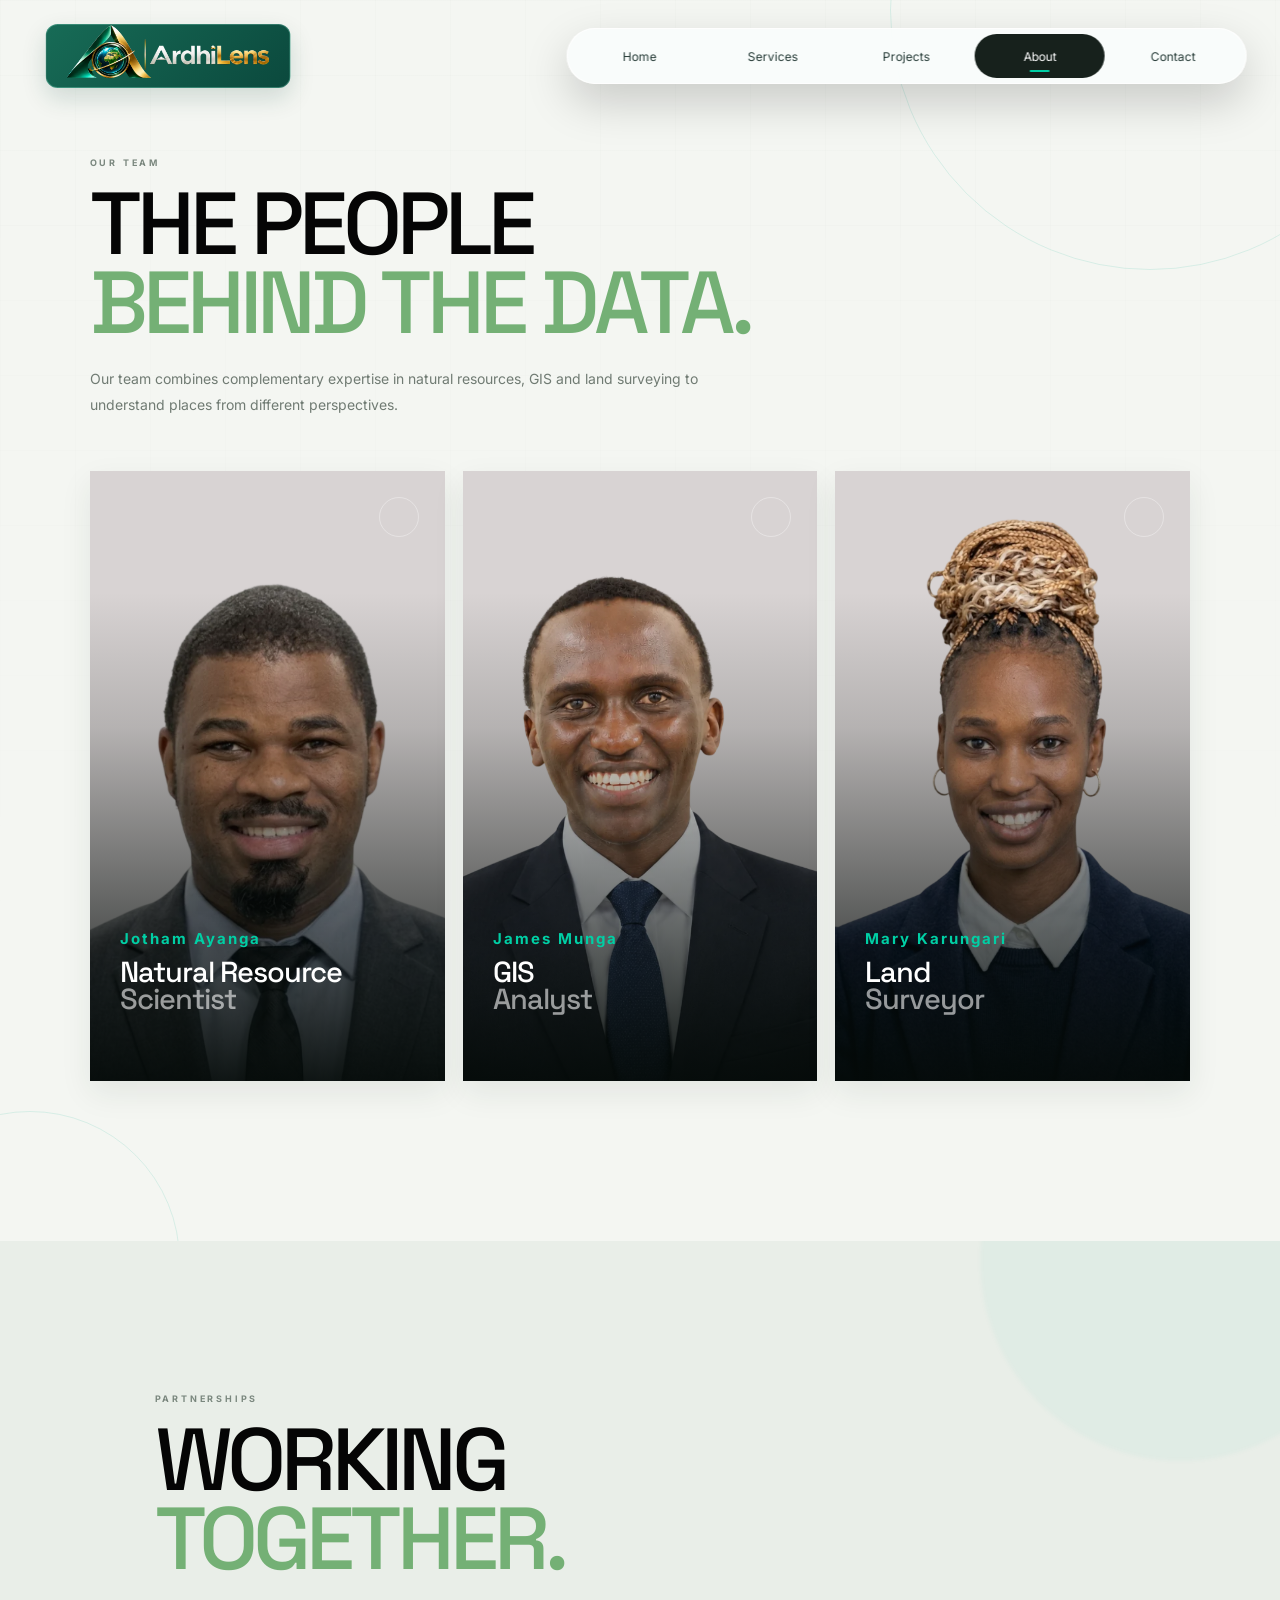
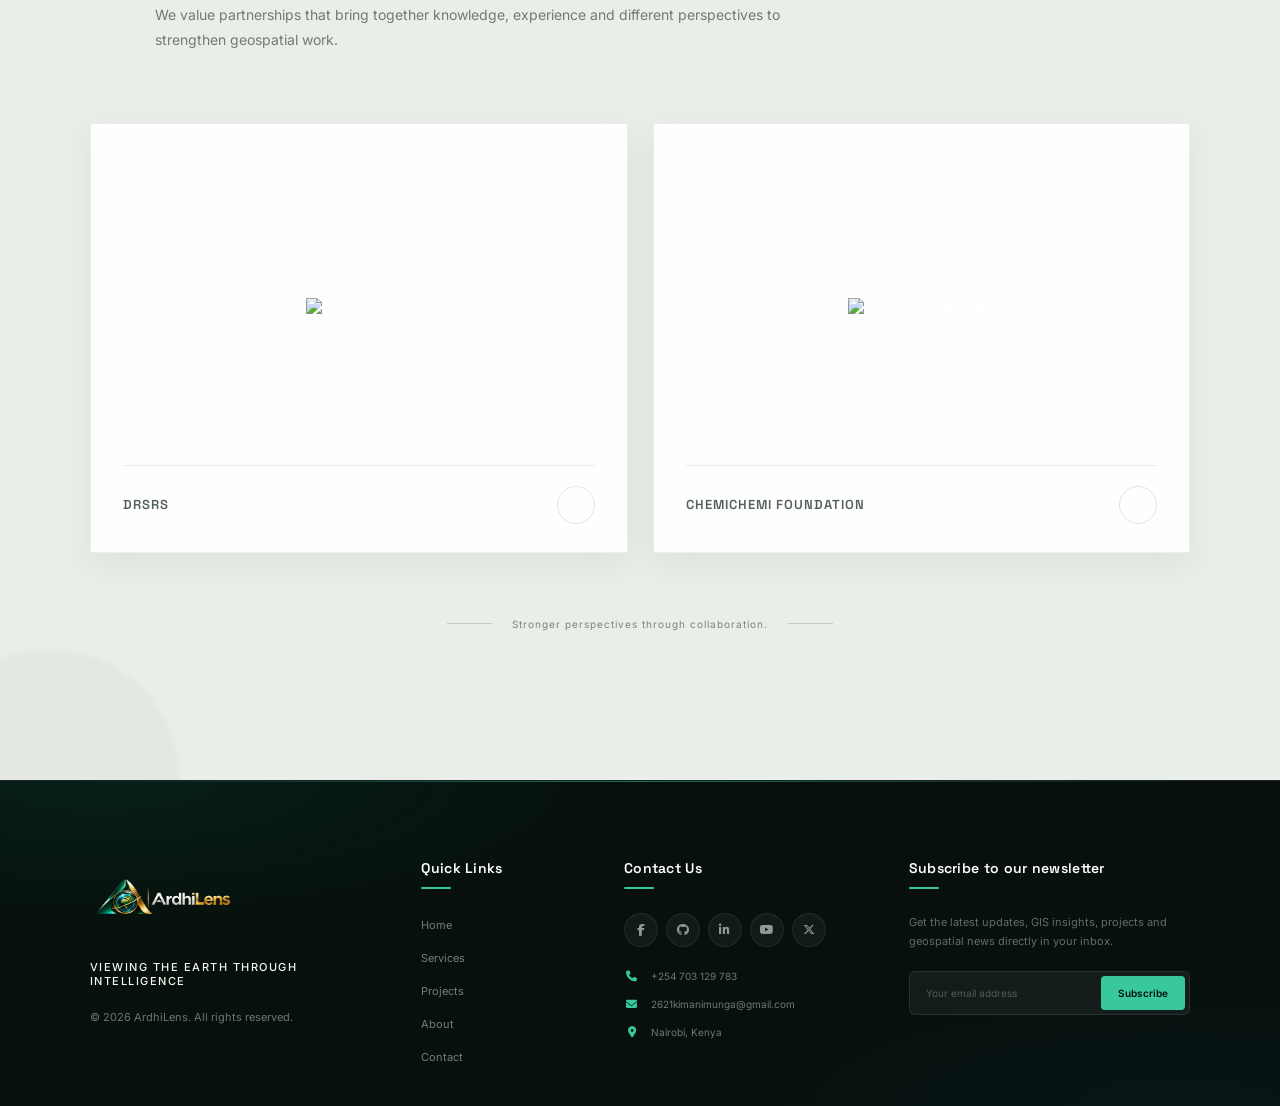
==== about.html @ bec7fcc6 "My changes to the Ardhilens website include updating the logo images, renaming files for consistency" ====
<!DOCTYPE html>
<html lang="en">

<head>

    <meta charset="UTF-8">

    <meta
        name="viewport"
        content="width=device-width, initial-scale=1.0"
    >

    <meta
        name="description"
        content="Meet the MyGeovision team and explore our partnerships."
    >

    <title>About | ArdhiLens</title>


    <!-- Google Fonts -->

    <link
        rel="preconnect"
        href="https://fonts.googleapis.com"
    >

    <link
        rel="preconnect"
        href="https://fonts.gstatic.com"
        crossorigin
    >

    <link
        href="https://fonts.googleapis.com/css2?family=Inter:wght@400;500;600;700&family=Space+Grotesk:wght@400;500;600;700&display=swap"
        rel="stylesheet"
    >


    <!-- Font Awesome -->

    <link
        rel="stylesheet"
        href="https://cdnjs.cloudflare.com/ajax/libs/font-awesome/6.5.2/css/all.min.css"
        crossorigin="anonymous"
        referrerpolicy="no-referrer"
    >


    <!-- Main Website CSS -->

    <link
        rel="stylesheet"
        href="home.css"
    >


    <!-- About Page CSS -->

    <link
        rel="stylesheet"
        href="about.css"
    >

</head>


<body>


    <!-- =====================================================
         HEADER
    ====================================================== -->

    <header class="about-header">

        <a
            href="home.html"
            class="about-logo"
        >

            <img
                src="Images/Logo1.png"
                alt="ArdhiLens"
            >

        </a>


        <nav class="about-navigation">

            <a href="home.html">
                Home
            </a>

            <a href="services.html">
                Services
            </a>

            <a href="projects.html">
                Projects
            </a>

            <a
                href="about.html"
                class="active"
            >
                About
            </a>

            <a href="contacts.html">
                Contact
            </a>

        </nav>


        <button
            class="about-menu"
            type="button"
            aria-label="Open menu"
            aria-expanded="false"
        >

            <span></span>
            <span></span>
            <span></span>

        </button>

    </header>


    <!-- =====================================================
         MOBILE NAVIGATION
    ====================================================== -->

    <nav class="about-mobile-navigation">

        <a href="home.html">
            Home
        </a>

        <a href="services.html">
            Services
        </a>

        <a href="projects.html">
            Projects
        </a>

        <a
            href="about.html"
            class="active"
        >
            About
        </a>

        <a href="contacts.html">
            Contact
        </a>

    </nav>


    <main>


        <!-- =================================================
             THE PEOPLE BEHIND THE DATA
        ================================================== -->

        <section class="people-section">


            <!-- Decorative background -->

            <div class="people-background">

                <span class="background-circle circle-one"></span>

                <span class="background-circle circle-two"></span>

                <span class="background-grid"></span>

            </div>


            <div class="people-container">


                <!-- SECTION HEADING -->

                <div class="about-heading">

                    <div class="heading-content">

                        <span class="section-eyebrow">
                            OUR TEAM
                        </span>

                        <h1>
                            THE PEOPLE
                            <span>BEHIND THE DATA.</span>
                        </h1>

                        <p>
                            Our team combines complementary expertise
                            in natural resources, GIS and land surveying
                            to understand places from different
                            perspectives.
                        </p>

                    </div>

                </div>


                <!-- TEAM -->

                <div class="people-grid">


                    <!-- PERSON 1 -->

                    <article
                        class="person-card"
                        data-person="01"
                    >

                        <div class="person-image">

                            <img
                                src="Images/person 1.png"
                                alt="Natural Resource Scientist"
                            >

                        </div>


                        <div class="person-shade"></div>


                        <div class="person-top">

                            <span>
                                
                            </span>

                            <i class="fa-solid fa-arrow-up-right"></i>

                        </div>


                        <div class="person-info">

                            <span class="person-category">
                                Jotham Ayanga
                            </span>

                            <h2>
                                Natural Resource
                                <strong>
                                    Scientist
                                </strong>
                            </h2>

                            <p>
                                Brings environmental and
                                natural-resource knowledge to
                                understanding landscapes,
                                ecosystems and the relationship
                                between people and their environment.
                            </p>


                            <!-- <div class="person-tags">

                                <span>
                                    Landscape
                                </span>

                                <span>
                                    Environment
                                </span>

                                <span>
                                    Resources
                                </span>

                            </div> -->

                        </div>

                    </article>


                    <!-- PERSON 2 -->

                    <article
                        class="person-card"
                        data-person="02"
                    >

                        <div class="person-image">

                            <img
                                src="Images/person 2.png"
                                alt="GIS Analyst"
                            >

                        </div>


                        <div class="person-shade"></div>


                        <div class="person-top">

                            <span>
                                
                            </span>

                            <i class="fa-solid fa-arrow-up-right"></i>

                        </div>


                        <div class="person-info">

                            <span class="person-category">
                                James Munga
                            </span>

                            <h2>
                                GIS
                                <strong>
                                    Analyst
                                </strong>
                            </h2>

                            <p>
                                Transforms spatial data into
                                meaningful maps, analysis and
                                visual information through GIS,
                                spatial analysis and visualization.
                            </p>


                            <!-- <div class="person-tags">

                                <span>
                                    GIS
                                </span>

                                <span>
                                    Analysis
                                </span>

                                <span>
                                    Mapping
                                </span>

                            </div> -->

                        </div>

                    </article>


                    <!-- PERSON 3 -->

                    <article
                        class="person-card"
                        data-person="03"
                    >

                        <div class="person-image">

                            <img
                                src="Images/person 3.png"
                                alt="Land Surveyor"
                            >

                        </div>


                        <div class="person-shade"></div>


                        <div class="person-top">

                            <span>
                                
                            </span>

                            <i class="fa-solid fa-arrow-up-right"></i>

                        </div>


                        <div class="person-info">

                            <span class="person-category">
                                Mary Karungari
                            </span>

                            <h2>
                                Land
                                <strong>
                                    Surveyor
                                </strong>
                            </h2>

                            <p>
                                Provides accurate ground-based
                                measurements and land information,
                                connecting field observations with
                                digital geospatial datasets.
                            </p>


                            <!-- <div class="person-tags">

                                <span>
                                    Land
                                </span>

                                <span>
                                    Surveying
                                </span>

                                <span>
                                    Positioning
                                </span>

                            </div> -->

                        </div>

                    </article>

                </div>

            </div>

        </section>



        <!-- =================================================
             PARTNERSHIPS
        ================================================== -->

        <section class="partnership-section">


            <!-- Simple background -->

            <div class="partnership-background">

                <span class="partnership-orb orb-one"></span>

                <span class="partnership-orb orb-two"></span>

            </div>


            <div class="partnership-container">


                <!-- HEADING -->

                <div class="about-heading partnership-heading">

                    <div class="heading-number">
                        
                    </div>


                    <div class="heading-content">

                        <span class="section-eyebrow">
                            PARTNERSHIPS
                        </span>

                        <h1>
                            WORKING
                            <span>TOGETHER.</span>
                        </h1>

                        <p>
                            We value partnerships that bring together
                            knowledge, experience and different
                            perspectives to strengthen geospatial work.
                        </p>

                    </div>

                </div>


                <!-- LOGOS -->

                <div class="partnership-grid">


                    <!-- DRSRS -->

                    <div class="partner-card">

                        <div class="partner-number">
                            
                        </div>


                        <!-- <div class="partner-label">
                            PARTNERSHIP
                        </div> -->


                        <div class="partner-logo">

                            <img
                                src="Images/DRSRS.png"
                                alt="DRSRS logo"
                            >

                        </div>


                        <div class="partner-footer">

                            <span>
                                DRSRS 
                            </span>

                            <div class="partner-arrow">

                                <i class="fa-solid fa-arrow-up-right"></i>

                            </div>

                        </div>

                    </div>



                    <!-- CHEMICHEMI -->

                    <div class="partner-card">
<!-- 
                        <div class="partner-number">
                            02
                        </div>


                        <div class="partner-label">
                            PARTNERSHIP
                        </div> -->


                        <div class="partner-logo">

                            <img
                                src="Images/Chemichemi Foundation Logo.png"
                                alt="Chemichemi logo"
                            >

                        </div>


                        <div class="partner-footer">

                            <span>
                                CHEMICHEMI FOUNDATION
                            </span>

                            <div class="partner-arrow">

                                <i class="fa-solid fa-arrow-up-right"></i>

                            </div>

                        </div>

                    </div>

                </div>


                <!-- SMALL CLOSING LINE -->

                <div class="partnership-note">

                    <span></span>

                    <p>
                        Stronger perspectives through collaboration.
                    </p>

                    <span></span>

                </div>

            </div>

        </section>

    </main>



    <!-- =====================================================
         FOOTER
    ====================================================== -->

    <footer class="footer about-footer">

        <div class="footer-container">


            <!-- BRAND -->

            <div class="footer-section footer-brand">

                <a
                    href="home.html"
                    class="footer-logo-link"
                >

                    <img
                        src="Images/ArdhiLens Logo2.png"
                        alt="ArdhiLens"
                        class="footer-logo"
                    >

                </a>

                <p class="footer-tagline">
                    Viewing the earth through intelligence
                </p>

                <p class="footer-copyright">
                    © 2026 ArdhiLens. All rights reserved.
                </p>

            </div>


            <!-- QUICK LINKS -->

            <div class="footer-section">

                <h3>
                    Quick Links
                </h3>

                <ul class="footer-links">

                    <li>
                        <a href="home.html">
                            Home
                        </a>
                    </li>

                    <li>
                        <a href="services.html">
                            Services
                        </a>
                    </li>

                    <li>
                        <a href="projects.html">
                            Projects
                        </a>
                    </li>

                    <li>
                        <a href="about.html">
                            About
                        </a>
                    </li>

                    <li>
                        <a href="contacts.html">
                            Contact
                        </a>
                    </li>

                </ul>

            </div>


            <!-- CONTACT -->

            <div class="footer-section">

                <h3>
                    Contact Us
                </h3>


                <div class="footer-socials">

                    <a
                        href="https://www.facebook.com/profile.php?id=100085487375856"
                        target="_blank"
                        rel="noopener noreferrer"
                        class="footer-social facebook"
                        aria-label="Facebook"
                    >
                        <i class="fa-brands fa-facebook-f"></i>
                    </a>


                    <a
                        href="https://github.com/James-Munga"
                        target="_blank"
                        rel="noopener noreferrer"
                        class="footer-social github"
                        aria-label="GitHub"
                    >
                        <i class="fa-brands fa-github"></i>
                    </a>


                    <a
                        href="https://www.linkedin.com/in/james-kimani-4a7207312"
                        target="_blank"
                        rel="noopener noreferrer"
                        class="footer-social linkedin"
                        aria-label="LinkedIn"
                    >
                        <i class="fa-brands fa-linkedin-in"></i>
                    </a>


                    <a
                        href="https://www.youtube.com/@JamesKimani-w2r"
                        target="_blank"
                        rel="noopener noreferrer"
                        class="footer-social youtube"
                        aria-label="YouTube"
                    >
                        <i class="fa-brands fa-youtube"></i>
                    </a>


                    <a
                        href="https://x.com/keymani623659"
                        target="_blank"
                        rel="noopener noreferrer"
                        class="footer-social twitter"
                        aria-label="X"
                    >
                        <i class="fa-brands fa-x-twitter"></i>
                    </a>

                </div>


                <a
                    href="tel:+254703129783"
                    class="footer-contact-line"
                >

                    <i class="fa-solid fa-phone"></i>

                    <span>
                        +254 703 129 783
                    </span>

                </a>


                <a
                    href="mailto:2621kimanimunga@gmail.com"
                    class="footer-contact-line"
                >

                    <i class="fa-solid fa-envelope"></i>

                    <span>
                        2621kimanimunga@gmail.com
                    </span>

                </a>


                <div class="footer-contact-line">

                    <i class="fa-solid fa-location-dot"></i>

                    <span>
                        Nairobi, Kenya
                    </span>

                </div>

            </div>


            <!-- NEWSLETTER -->

            <div class="footer-section newsletter">

                <h3>
                    Subscribe to our newsletter
                </h3>

                <p>
                    Get the latest updates, GIS insights,
                    projects and geospatial news directly
                    in your inbox.
                </p>


                <form
                    class="newsletter-form"
                    id="newsletterForm"
                >

                    <input
                        type="email"
                        id="newsletterEmail"
                        placeholder="Your email address"
                        required
                    >

                    <button type="submit">
                        Subscribe
                    </button>

                </form>


                <div
                    class="newsletter-message"
                    id="newsletterMessage"
                >
                    Thank you for subscribing!
                </div>

            </div>

        </div>

    </footer>


    <script src="home.js"></script>

</body>

</html>
---- home.css ----
:root {
    --dark: #02070d;
    --dark-soft: #07110f;
    --cream: #f1f3ed;
    --cream-light: #f7f8f4;
    --green: #00cfa5;
    --green-dark: #006e5c;
    --text-dark: #17211c;
    --text-muted: #667168;
    --line: rgba(30, 48, 38, 0.16);
    --white: #ffffff;
}

* {
    margin: 0;
    padding: 0;
    box-sizing: border-box;
}

html {
    scroll-behavior: smooth;
    scroll-padding-top: 100px;
}

body {
    min-width: 320px;
    background: var(--dark);
    color: var(--white);
    font-family: "Inter", sans-serif;
    overflow-x: hidden;
}

body.menu-open {
    overflow: hidden;
}

a {
    text-decoration: none;
    color: inherit;
}

button {
    font: inherit;
}

img {
    max-width: 100%;
    display: block;
}

::selection {
    background: rgba(0, 207, 165, 0.3);
    color: #ffffff;
}

.hero {
    position: relative;
    width: 100%;
    height: 100vh;
    min-height: 700px;
    display: flex;
    align-items: center;
    overflow: hidden;
}

.hero-video {
    position: absolute;
    inset: 0;
    width: 100%;
    height: 100%;
    object-fit: cover;
    z-index: 0;
    background: #07110f;
}

.hero-overlay {
    position: absolute;
    inset: 0;
    z-index: 1;
    background:
        linear-gradient(
            180deg,
            rgba(3, 13, 12, 0.48),
            rgba(3, 13, 12, 0.08) 45%,
            rgba(2, 7, 13, 0.72)
        ),
        linear-gradient(
            90deg,
            rgba(3, 13, 11, 0.72),
            rgba(3, 13, 11, 0.25) 55%,
            rgba(3, 13, 11, 0.04)
        );
}

.geo-grid {
    position: absolute;
    inset: 0;
    z-index: 2;
    opacity: 0.10;
    background-image:
        linear-gradient(
            rgba(0, 212, 168, 0.4) 1px,
            transparent 1px
        ),
        linear-gradient(
            90deg,
            rgba(0, 212, 168, 0.4) 1px,
            transparent 1px
        );
    background-size: 100px 100px;
    mask-image:
        linear-gradient(
            to right,
            black 0%,
            black 35%,
            transparent 85%
        );
}

.navbar {
    position: absolute;
    top: 20px;
    left: 50%;
    transform: translateX(-50%);
    width: min(96%, 1500px);
    height: 72px;
    display: flex;
    align-items: center;
    justify-content: space-between;
    padding: 0 8px 0 20px;
    z-index: 100;
}

.brand {
    height: 100%;
    display: flex;
    align-items: center;
    padding-right: 20px;
}

.brand-logo {
    width: 190px;
    transition: transform 0.3s ease;
}

.brand:hover .brand-logo {
    transform: scale(1.04);
}

.nav-pill {
    width: 680px;
    max-width: 58vw;
    min-height: 56px;
    padding: 5px 7px;
    display: flex;
    align-items: center;
    gap: 3px;
    background: rgba(249, 252, 251, 0.93);
    border: 1px solid rgba(255, 255, 255, 0.85);
    border-radius: 999px;
    box-shadow:
        0 18px 45px rgba(0, 0, 0, 0.20),
        0 5px 15px rgba(0, 0, 0, 0.10);
    backdrop-filter: blur(22px);
}

.nav-pill a {
    position: relative;
    flex: 1;
    height: 44px;
    display: flex;
    align-items: center;
    justify-content: center;
    border-radius: 999px;
    color: #263b37;
    font-size: 12px;
    font-weight: 500;
    transition:
        background 0.25s ease,
        color 0.25s ease,
        transform 0.25s ease;
}

.nav-pill a:hover {
    background: #ffffff;
    color: var(--green-dark);
    transform: translateY(-1px);
}

.nav-pill a::after {
    content: "";
    position: absolute;
    bottom: 5px;
    left: 50%;
    width: 0;
    height: 2px;
    background: var(--green);
    border-radius: 999px;
    transform: translateX(-50%);
    transition: width 0.25s ease;
}

.nav-pill a:hover::after {
    width: 22px;
}

.menu-button {
    display: none;
    width: 46px;
    height: 46px;
    align-items: center;
    justify-content: center;
    border: 1px solid rgba(255, 255, 255, 0.7);
    border-radius: 50%;
    background: rgba(249, 252, 251, 0.92);
    color: #263b37;
    cursor: pointer;
}

.menu-icon {
    width: 19px;
    height: 15px;
    display: flex;
    flex-direction: column;
    justify-content: space-between;
}

.menu-icon span {
    width: 100%;
    height: 2px;
    border-radius: 10px;
    background: currentColor;
    transition: 0.3s ease;
}

.menu-button.is-open .menu-icon span:nth-child(1) {
    transform: translateY(6.5px) rotate(45deg);
}

.menu-button.is-open .menu-icon span:nth-child(2) {
    opacity: 0;
}

.menu-button.is-open .menu-icon span:nth-child(3) {
    transform: translateY(-6.5px) rotate(-45deg);
}

.mobile-menu {
    position: absolute;
    top: 87px;
    left: 50%;
    width: min(92%, 500px);
    padding: 7px;
    z-index: 95;
    display: flex;
    flex-direction: column;
    gap: 3px;
    background: rgba(250, 253, 252, 0.97);
    border-radius: 20px;
    box-shadow: 0 20px 50px rgba(0, 0, 0, 0.25);
    opacity: 0;
    visibility: hidden;
    pointer-events: none;
    transform: translate(-50%, -15px);
    transition: 0.3s ease;
}

.mobile-menu.is-open {
    opacity: 1;
    visibility: visible;
    pointer-events: auto;
    transform: translate(-50%, 0);
}

.mobile-menu a {
    min-height: 50px;
    padding: 0 18px;
    display: flex;
    align-items: center;
    border-radius: 14px;
    color: #263b37;
}

.mobile-menu a:hover {
    background: #ffffff;
    color: var(--green-dark);
}

.hero-content {
    position: relative;
    z-index: 10;
    width: 90%;
    max-width: 1300px;
    margin: auto;
    padding-top: 55px;
}

.hero-label {
    display: flex;
    align-items: center;
    gap: 10px;
    margin-bottom: 28px;
    color: rgba(255, 255, 255, 0.7);
    font-size: 10px;
    font-weight: 500;
    letter-spacing: 2.4px;
}

.label-dot {
    color: var(--green);
}

.hero h1 {
    max-width: 1000px;
    font-family: "Space Grotesk", sans-serif;
    font-size: clamp(60px, 7vw, 100px);
    font-weight: 500;
    line-height: 0.9;
    letter-spacing: -5px;
}

.hero h1 span {
    display: block;
    color: var(--green);
}

.hero-description {
    max-width: 560px;
    margin-top: 32px;
    color: rgba(255, 255, 255, 0.75);
    font-size: 16px;
    line-height: 1.75;
}

.hero-actions {
    display: flex;
    gap: 14px;
    margin-top: 35px;
}

.btn-primary,
.btn-secondary {
    min-height: 54px;
    padding: 0 22px;
    display: inline-flex;
    align-items: center;
    gap: 12px;
    border-radius: 4px;
    font-size: 11px;
    font-weight: 700;
    transition: 0.3s ease;
}

.btn-primary {
    background: var(--green);
    color: #02100c;
}

.btn-primary:hover,
.btn-secondary:hover {
    transform: translateY(-3px);
}

.btn-secondary {
    border: 1px solid rgba(255, 255, 255, 0.4);
    background: rgba(255, 255, 255, 0.05);
    color: #ffffff;
    backdrop-filter: blur(8px);
}

.scroll-indicator {
    position: absolute;
    bottom: 45px;
    left: 5%;
    z-index: 10;
    display: flex;
    align-items: center;
    gap: 14px;
    color: rgba(255, 255, 255, 0.55);
    font-size: 8px;
    letter-spacing: 2px;
}

.process-section {
    position: relative;
    padding: 150px 7% 100px;
    background: var(--cream);
    color: var(--text-dark);
    overflow: hidden;
}

.process-section::before {
    content: "";
    position: absolute;
    top: 0;
    right: 0;
    width: 40%;
    height: 100%;
    background:
        linear-gradient(
            90deg,
            transparent,
            rgba(91, 115, 94, 0.05)
        );
    pointer-events: none;
}

.process-intro {
    position: relative;
    z-index: 2;
    max-width: 950px;
    margin-bottom: 110px;
}

.section-kicker {
    display: flex;
    align-items: center;
    gap: 12px;
    margin-bottom: 25px;
    color: #687568;
    font-size: 10px;
    font-weight: 600;
    letter-spacing: 2.8px;
}

.process-intro h2 {
    max-width: 900px;
    font-family: "Space Grotesk", sans-serif;
    font-size: clamp(55px, 7vw, 100px);
    font-weight: 500;
    line-height: 0.92;
    letter-spacing: -5px;
}

.process-intro h2 span {
    display: block;
    color: #718071;
}

.process-intro p {
    max-width: 620px;
    margin-top: 30px;
    color: #5f6961;
    font-size: 16px;
    line-height: 1.8;
}

.process-timeline {
    position: relative;
    max-width: 1400px;
    margin: auto;
}

.process-stage {
    position: relative;
    display: grid;
    grid-template-columns: 1.1fr 0.9fr;
    gap: 7%;
    align-items: center;
    min-height: 620px;
}

.stage-right {
    grid-template-columns: 0.9fr 1.1fr;
}

.stage-right .stage-content {
    order: 1;
}

.stage-right .stage-media {
    order: 2;
}

.stage-media {
    position: relative;
    height: 590px;
    overflow: hidden;
    background: #dce2db;
    box-shadow:
        0 30px 70px rgba(30, 45, 34, 0.12);
}

.stage-media img {
    width: 100%;
    height: 100%;
    object-fit: cover;
    transition:
        transform 1.2s cubic-bezier(.2, .7, .2, 1),
        filter 0.8s ease;
}

.process-stage:hover .stage-media img {
    transform: scale(1.055);
}

.media-overlay {
    position: absolute;
    inset: 0;
    z-index: 2;
    background:
        linear-gradient(
            180deg,
            rgba(0, 0, 0, 0.05),
            transparent 45%,
            rgba(0, 0, 0, 0.55)
        );
    pointer-events: none;
}

.media-number {
    position: absolute;
    top: 25px;
    left: 25px;
    z-index: 4;
    width: 52px;
    height: 52px;
    display: flex;
    align-items: center;
    justify-content: center;
    border: 1px solid rgba(255, 255, 255, 0.5);
    color: #ffffff;
    background: rgba(0, 0, 0, 0.15);
    backdrop-filter: blur(10px);
    font-family: "Space Grotesk", sans-serif;
    font-size: 13px;
}

.media-caption {
    position: absolute;
    left: 25px;
    right: 25px;
    bottom: 25px;
    z-index: 5;
    display: flex;
    align-items: center;
    justify-content: space-between;
    color: #ffffff;
    font-size: 9px;
    font-weight: 600;
    letter-spacing: 2px;
}

.analysis-interface {
    position: absolute;
    top: 50%;
    left: 50%;
    z-index: 5;
    width: 190px;
    height: 110px;
    padding: 15px;
    border: 1px solid rgba(255, 255, 255, 0.5);
    background: rgba(3, 20, 17, 0.62);
    backdrop-filter: blur(10px);
    transform: translate(-50%, -50%);
    color: #ffffff;
    font-size: 8px;
    letter-spacing: 1.5px;
}

.analysis-interface span {
    display: inline-block;
    width: 8px;
    height: 8px;
    margin-right: 5px;
    border-radius: 50%;
    background: var(--green);
}

.analysis-interface div {
    margin-top: 22px;
}

.map-overlay {
    position: absolute;
    inset: 0;
    z-index: 4;
    pointer-events: none;
}

.map-grid {
    position: absolute;
    inset: 0;
    opacity: 0.25;
    background-image:
        linear-gradient(
            rgba(255, 255, 255, 0.4) 1px,
            transparent 1px
        ),
        linear-gradient(
            90deg,
            rgba(255, 255, 255, 0.4) 1px,
            transparent 1px
        );
    background-size: 70px 70px;
}

.map-point {
    position: absolute;
    width: 12px;
    height: 12px;
    border: 2px solid var(--green);
    border-radius: 50%;
    box-shadow:
        0 0 0 7px rgba(0, 207, 165, 0.12);
    animation: mapPulse 2.5s infinite;
}

.point-one {
    top: 32%;
    left: 38%;
}

.point-two {
    top: 57%;
    left: 67%;
    animation-delay: 0.7s;
}

.point-three {
    top: 72%;
    left: 27%;
    animation-delay: 1.3s;
}

@keyframes mapPulse {
    0%,
    100% {
        transform: scale(1);
        opacity: 1;
    }

    50% {
        transform: scale(1.4);
        opacity: 0.5;
    }
}

.stage-content {
    padding: 35px 0;
}

.stage-meta {
    display: flex;
    align-items: center;
    gap: 13px;
    margin-bottom: 28px;
    color: #738074;
    font-size: 9px;
    font-weight: 600;
    letter-spacing: 2.5px;
}

.stage-meta > span:first-child {
    color: #1f3027;
    font-family: "Space Grotesk", sans-serif;
    font-size: 13px;
}

.stage-content h3 {
    max-width: 570px;
    font-family: "Space Grotesk", sans-serif;
    font-size: clamp(45px, 5vw, 76px);
    font-weight: 500;
    line-height: 0.96;
    letter-spacing: -3.5px;
    color: #17211c;
}

.stage-content h3 span {
    display: block;
    color: #718071;
}

.stage-content p {
    max-width: 500px;
    margin-top: 30px;
    color: #626d65;
    font-size: 15px;
    line-height: 1.8;
}

.stage-tags {
    display: flex;
    flex-wrap: wrap;
    gap: 7px;
    margin-top: 28px;
}

.stage-tags span {
    padding: 8px 11px;
    border: 1px solid rgba(38, 54, 44, 0.18);
    color: #59665c;
    font-size: 8px;
    font-weight: 500;
    letter-spacing: 0.8px;
}

.stage-footer {
    display: flex;
    align-items: center;
    gap: 15px;
    margin-top: 45px;
    color: #79847b;
    font-size: 8px;
    font-weight: 600;
    letter-spacing: 1.8px;
}

.process-connector {
    position: relative;
    height: 110px;
    display: flex;
    justify-content: center;
}

.process-connector::before {
    content: "";
    width: 1px;
    height: 100%;
    background:
        linear-gradient(
            to bottom,
            transparent,
            #9ca69e,
            transparent
        );
}

.process-connector span {
    position: absolute;
    top: 50%;
    width: 7px;
    height: 7px;
    border-radius: 50%;
    background: #596b5d;
    box-shadow:
        0 0 0 7px rgba(89, 107, 93, 0.08);
}

.process-bottom {
    max-width: 1000px;
    margin: 100px auto 0;
    display: flex;
    align-items: center;
    justify-content: center;
    gap: 18px;
    color: #7a857c;
    font-size: 8px;
    font-weight: 600;
    letter-spacing: 2px;
}

.process-bottom div {
    width: 55px;
    height: 1px;
    background: #b4bbb4;
}

.dark-section {
    min-height: 75vh;
    padding: 150px 8%;
    display: flex;
    align-items: center;
    background:
        radial-gradient(
            circle at 15% 30%,
            rgba(0, 207, 165, 0.08),
            transparent 30%
        ),
        #02070d;
    border-top: 1px solid rgba(255, 255, 255, 0.06);
}

.dark-section-inner {
    max-width: 900px;
}

.dark-label {
    color: var(--green);
    font-family: monospace;
    font-size: 11px;
    letter-spacing: 2px;
}

.dark-section h2 {
    margin-top: 25px;
    font-family: "Space Grotesk", sans-serif;
    font-size: clamp(50px, 7vw, 100px);
    line-height: 0.95;
    letter-spacing: -4px;
}

.dark-section h2 span {
    display: block;
    color: var(--green);
}

.dark-section p {
    max-width: 600px;
    margin-top: 30px;
    color: rgba(255, 255, 255, 0.6);
    line-height: 1.8;
}

.contact-section {
    min-height: 80vh;
    padding: 140px 8%;
    display: flex;
    align-items: center;
    background: #eef1eb;
    color: #17211c;
}

.contact-inner {
    max-width: 1100px;
}

.contact-inner > span {
    color: #718071;
    font-size: 10px;
    font-weight: 600;
    letter-spacing: 2.5px;
}

.contact-inner h2 {
    margin-top: 25px;
    font-family: "Space Grotesk", sans-serif;
    font-size: clamp(60px, 9vw, 130px);
    line-height: 0.88;
    letter-spacing: -6px;
}

.contact-button {
    margin-top: 45px;
    min-height: 55px;
    padding: 0 25px;
    display: inline-flex;
    align-items: center;
    gap: 15px;
    background: #17211c;
    color: #ffffff;
    font-size: 11px;
    font-weight: 600;
}

.contact-button i {
    color: var(--green);
    transition: transform 0.3s ease;
}

.contact-button:hover i {
    transform: translateX(6px);
}

.footer {
    position: relative;
    width: 100%;
    padding: 70px 7% 25px;
    background:
        radial-gradient(
            circle at 10% 0%,
            rgba(48, 198, 154, 0.07),
            transparent 30%
        ),
        radial-gradient(
            circle at 90% 100%,
            rgba(30, 110, 255, 0.06),
            transparent 30%
        ),
        #02070d;
    color: rgba(255, 255, 255, 0.65);
    border-top: 1px solid rgba(255, 255, 255, 0.07);
}

.footer::before {
    content: "";
    position: absolute;
    top: 0;
    left: 7%;
    width: 86%;
    height: 1px;
    background:
        linear-gradient(
            90deg,
            transparent,
            rgba(56, 200, 155, 0.5),
            transparent
        );
}

.footer-container {
    max-width: 1400px;
    margin: 0 auto;
    display: grid;
    grid-template-columns:
        1.25fr
        0.8fr
        1.15fr
        1.15fr;
    gap: 70px;
    align-items: start;
}

.footer-section {
    min-width: 0;
}

.footer-section h3 {
    margin: 0 0 24px;
    color: #ffffff;
    font-family: "Space Grotesk", sans-serif;
    font-size: 14px;
    font-weight: 600;
    letter-spacing: 0.3px;
    position: relative;
}

.footer-section h3::after {
    content: "";
    display: block;
    width: 30px;
    height: 2px;
    margin-top: 10px;
    background: #38c89b;
    border-radius: 2px;
}

.footer-brand {
    padding-right: 20px;
}

.footer-logo-link {
    display: inline-block;
}

.footer-logo {
    width: 145px;
    height: auto;
    display: block;
    object-fit: contain;
    transition:
        transform 0.35s ease,
        filter 0.35s ease;
}

.footer-logo:hover {
    transform: translateY(-3px);
    filter:
        drop-shadow(
            0 8px 20px rgba(56, 200, 155, 0.2)
        );
}

.footer-tagline {
    margin: 16px 0 13px;
    color: hsl(87, 41%, 95%);
    font-size: 11px;
    font-weight: 500;
    letter-spacing: 1.5px;
    text-transform: uppercase;
}

.footer-copyright {
    margin: 0;
    max-width: 310px;
    font-size: 11px;
    line-height: 1.8;
    color: hsl(87, 41%, 95%);
}

.footer-links {
    list-style: none;
    margin: 0;
    padding: 0;
}

.footer-links li {
    margin-bottom: 13px;
}

.footer-links a {
    position: relative;
    color: rgba(255, 255, 255, 0.45);
    font-size: 11px;
    transition:
        color 0.3s ease,
        padding-left 0.3s ease;
}

.footer-links a::before {
    content: "";
    position: absolute;
    left: -13px;
    top: 50%;
    width: 0;
    height: 1px;
    background: #38c89b;
    transition: width 0.3s ease;
    transform: translateY(-50%);
}

.footer-links a:hover {
    color: #ffffff;
    padding-left: 13px;
}

.footer-links a:hover::before {
    width: 7px;
}

.footer-socials {
    display: flex;
    flex-wrap: wrap;
    gap: 8px;
    margin-bottom: 22px;
    max-width: 260px;
}

.footer-social {
    width: 34px;
    height: 34px;
    display: flex;
    align-items: center;
    justify-content: center;
    border-radius: 50%;
    color: rgba(255, 255, 255, 0.55);
    background: rgba(255, 255, 255, 0.045);
    border: 1px solid rgba(255, 255, 255, 0.08);
    font-size: 12px;
    transition:
        transform 0.3s ease,
        color 0.3s ease,
        background 0.3s ease,
        border-color 0.3s ease;
}

.footer-social:hover {
    transform: translateY(-4px);
    background: rgba(255, 255, 255, 0.09);
    color: #ffffff;
    border-color: rgba(255, 255, 255, 0.2);
}

.footer-social.gmail:hover {
    color: #ea4335;
}

.footer-social.phone:hover {
    color: #38c89b;
}

.footer-social.whatsapp:hover {
    color: #25d366;
}

.footer-social.facebook:hover {
    color: #1877f2;
}

.footer-social.github:hover {
    color: #ffffff;
}

.footer-social.linkedin:hover {
    color: #0a66c2;
}

.footer-social.youtube:hover {
    color: #ff0000;
}

.footer-social.twitter:hover {
    color: #ffffff;
}

.footer-contact-line {
    display: flex;
    align-items: center;
    gap: 11px;
    margin-bottom: 13px;
    color: rgba(255, 255, 255, 0.43);
    font-size: 10px;
    line-height: 1.5;
    transition: color 0.3s ease;
}

.footer-contact-line i {
    width: 16px;
    color: #38c89b;
    font-size: 11px;
    text-align: center;
}

a.footer-contact-line:hover {
    color: #ffffff;
}

.newsletter p {
    margin: 0 0 20px;
    max-width: 300px;
    font-size: 11px;
    line-height: 1.75;
    color: rgba(255, 255, 255, 0.38);
}

.newsletter-form {
    display: flex;
    width: 100%;
    max-width: 330px;
    padding: 4px;
    border-radius: 6px;
    background: rgba(255, 255, 255, 0.05);
    border: 1px solid rgba(255, 255, 255, 0.09);
    transition:
        border-color 0.3s ease,
        box-shadow 0.3s ease;
}

.newsletter-form:focus-within {
    border-color: rgba(56, 200, 155, 0.45);
    box-shadow:
        0 0 0 3px rgba(56, 200, 155, 0.06);
}

.newsletter-form input {
    flex: 1;
    min-width: 0;
    border: none;
    outline: none;
    background: transparent;
    color: #ffffff;
    padding: 11px 12px;
    font-family: inherit;
    font-size: 10px;
}

.newsletter-form input::placeholder {
    color: rgba(255, 255, 255, 0.28);
}

.newsletter-form button {
    border: none;
    outline: none;
    cursor: pointer;
    padding: 0 17px;
    border-radius: 4px;
    background: #38c89b;
    color: #02100b;
    font-family: inherit;
    font-size: 10px;
    font-weight: 600;
    transition:
        background 0.3s ease,
        transform 0.2s ease;
}

.newsletter-form button:hover {
    background: #50d8ad;
    transform: translateY(-1px);
}

.newsletter-form button:active {
    transform: translateY(0);
}

.newsletter-message {
    display: none;
    margin-top: 12px;
    color: #38c89b;
    font-size: 10px;
}

.newsletter-message.show {
    display: block;
    animation: newsletterFade 0.4s ease;
}

@keyframes newsletterFade {
    from {
        opacity: 0;
        transform: translateY(5px);
    }

    to {
        opacity: 1;
        transform: translateY(0);
    }
}

.reveal-left,
.reveal-right,
.reveal-up {
    opacity: 0;
    transition:
        opacity 1s ease,
        transform 1s cubic-bezier(.2, .7, .2, 1);
}

.reveal-left {
    transform: translateX(-90px);
}

.reveal-right {
    transform: translateX(90px);
}

.reveal-up {
    transform: translateY(60px);
}

.reveal-left.visible,
.reveal-right.visible,
.reveal-up.visible {
    opacity: 1;
    transform: translate(0);
}

@media (max-width: 1050px) {

    .footer-container {
        grid-template-columns: 1fr 1fr;
        gap: 50px 45px;
    }

    .navbar {
        width: 94%;
    }

    .brand-logo {
        width: 165px;
    }

    .nav-pill {
        width: 600px;
    }

    .hero h1 {
        font-size: clamp(55px, 9vw, 90px);
    }

    .process-section {
        padding: 120px 6% 90px;
    }

    .process-stage {
        gap: 5%;
    }

    .stage-media {
        height: 500px;
    }

    .stage-content h3 {
        font-size: clamp(42px, 5vw, 62px);
    }
}

@media (max-width: 760px) {

    .hero {
        min-height: 680px;
    }

    .navbar {
        top: 14px;
        width: 92%;
        height: 64px;
        padding: 0 7px 0 15px;
    }

    .brand-logo {
        width: 145px;
    }

    .nav-pill {
        display: none;
    }

    .menu-button {
        display: flex;
    }

    .hero-content {
        width: 88%;
        padding-top: 30px;
    }

    .hero-label {
        font-size: 8px;
        letter-spacing: 1.5px;
        flex-wrap: wrap;
    }

    .hero h1 {
        font-size: clamp(48px, 14vw, 70px);
        letter-spacing: -3px;
    }

    .hero-description {
        font-size: 14px;
        line-height: 1.65;
    }

    .hero-actions {
        flex-direction: column;
        align-items: flex-start;
    }

    .btn-primary,
    .btn-secondary {
        width: 230px;
    }

    .scroll-indicator {
        bottom: 30px;
    }

    .process-section {
        padding: 100px 6% 75px;
    }

    .process-intro {
        margin-bottom: 70px;
    }

    .process-intro h2 {
        font-size: clamp(45px, 13vw, 65px);
        letter-spacing: -3px;
    }

    .process-intro p {
        font-size: 14px;
    }

    .process-stage,
    .stage-right {
        display: flex;
        flex-direction: column;
        gap: 35px;
        min-height: auto;
    }

    .stage-right .stage-content,
    .stage-right .stage-media {
        order: initial;
    }

    .stage-media {
        width: 100%;
        height: 420px;
    }

    .stage-content {
        width: 100%;
        padding: 0;
    }

    .stage-content h3 {
        font-size: 44px;
        letter-spacing: -2.5px;
    }

    .stage-content p {
        font-size: 14px;
    }

    .process-connector {
        height: 90px;
    }

    .process-bottom {
        flex-wrap: wrap;
        gap: 10px;
        line-height: 2;
    }

    .process-bottom div {
        width: 25px;
    }

    .dark-section {
        min-height: 60vh;
        padding: 100px 7%;
    }

    .dark-section h2 {
        font-size: clamp(48px, 13vw, 70px);
        letter-spacing: -3px;
    }

    .contact-section {
        min-height: 65vh;
        padding: 100px 7%;
    }

    .contact-inner h2 {
        font-size: clamp(55px, 14vw, 80px);
        letter-spacing: -4px;
    }

    .footer {
        flex-direction: column;
        align-items: flex-start;
        gap: 10px;
    }

    .footer-container {
        grid-template-columns: 1fr;
        gap: 40px;
    }

    .footer-brand {
        padding-right: 0;
    }

    .newsletter-form {
        max-width: 100%;
    }
}

@media (max-width: 650px) {

    .footer {
        padding: 55px 7% 22px;
    }

    .footer-container {
        grid-template-columns: 1fr;
        gap: 40px;
    }

    .footer-brand {
        padding-right: 0;
    }

    .newsletter-form {
        max-width: 100%;
    }
}

@media (max-width: 430px) {

    .brand-logo {
        width: 128px;
    }

    .hero h1 {
        font-size: 46px;
    }

    .hero-description {
        font-size: 13px;
    }

    .btn-primary,
    .btn-secondary {
        width: 100%;
    }

    .stage-media {
        height: 360px;
    }

    .stage-content h3 {
        font-size: 38px;
    }

    .media-number {
        width: 45px;
        height: 45px;
        top: 18px;
        left: 18px;
    }

    .media-caption {
        left: 18px;
        right: 18px;
        bottom: 18px;
    }

    .footer {
        padding-left: 6%;
        padding-right: 6%;
    }

    .footer-logo {
        width: 125px;
    }
}

@media (prefers-reduced-motion: reduce) {

    html {
        scroll-behavior: auto;
    }

    *,
    *::before,
    *::after {
        animation-duration: 0.01ms !important;
        animation-iteration-count: 1 !important;
        transition-duration: 0.01ms !important;
    }
}



/* HOME TAB ACTIVE STATE */
/* =====================================================
   ACTIVE DESKTOP NAVIGATION
===================================================== */

.nav-pill a {
    position: relative;
}


/* Active tab background */
.nav-pill a.active {
    background: #17211c;
    color: #ffffff;
}


/* Active tab green underline */
.nav-pill a.active::after {
    content: "";

    position: absolute;

    bottom: 6px;
    left: 50%;

    width: 20px;
    height: 2px;

    transform: translateX(-50%);

    background: #00cfa5;

    border-radius: 999px;

    display: block;
}


/* =====================================================
   MOBILE ACTIVE NAVIGATION
===================================================== */



/* SERVICES PAGE */
---- about.css ----
/* =========================================================
   MYGEOVISION
   ABOUT PAGE
========================================================= */


/* =========================================================
   HEADER
========================================================= */

.about-header {

    position: absolute;

    top: 20px;
    left: 50%;

    transform: translateX(-50%);

    width: min(96%, 1500px);

    height: 72px;

    display: flex;

    align-items: center;

    justify-content: space-between;

    padding:
        0 8px 0 20px;

    z-index: 100;
}


.about-logo {

    display: flex;

    align-items: center;

    height: 100%;
}


.about-logo img {

    width: 190px;

    height: auto;

    display: block;

    transition:
        transform 0.3s ease;
}


.about-logo:hover img {

    transform:
        scale(1.04);
}


/* =========================================================
   NAVIGATION
========================================================= */

.about-navigation {

    width: 680px;

    max-width: 58vw;

    min-height: 56px;

    padding: 5px 7px;

    display: flex;

    align-items: center;

    gap: 3px;

    background:
        rgba(249,252,251,0.95);

    border:
        1px solid
        rgba(255,255,255,0.85);

    border-radius: 999px;

    box-shadow:
        0 18px 45px
        rgba(0,0,0,0.18);

    backdrop-filter:
        blur(20px);
}


.about-navigation a {

    position: relative;

    flex: 1;

    height: 44px;

    display: flex;

    align-items: center;

    justify-content: center;

    border-radius: 999px;

    color:
        #263b37;

    font-size:
        12px;

    text-decoration:
        none;

    transition:
        background 0.25s ease,
        color 0.25s ease,
        transform 0.25s ease;
}


.about-navigation a:hover {

    background:
        #ffffff;

    color:
        #008e77;

    transform:
        translateY(-1px);
}


.about-navigation a.active {

    background:
        #17211c;

    color:
        #ffffff;
}


.about-navigation a.active::after {

    content:
        "";

    position:
        absolute;

    bottom:
        6px;

    left:
        50%;

    width:
        20px;

    height:
        2px;

    transform:
        translateX(-50%);

    background:
        #00cfa5;

    border-radius:
        999px;
}


/* =========================================================
   MOBILE MENU
========================================================= */

.about-menu {

    display:
        none;

    width:
        46px;

    height:
        46px;

    align-items:
        center;

    justify-content:
        center;

    flex-direction:
        column;

    border:
        1px solid
        rgba(255,255,255,0.7);

    border-radius:
        50%;

    background:
        rgba(249,252,251,0.95);

    cursor:
        pointer;
}


.about-menu span {

    width:
        19px;

    height:
        2px;

    margin:
        3px 0;

    background:
        #263b37;

    transition:
        transform 0.3s ease;
}


.about-mobile-navigation {

    position:
        absolute;

    top:
        88px;

    left:
        50%;

    width:
        min(92%,500px);

    padding:
        7px;

    z-index:
        90;

    display:
        flex;

    flex-direction:
        column;

    gap:
        3px;

    background:
        rgba(250,253,252,0.98);

    border-radius:
        20px;

    box-shadow:
        0 20px 50px
        rgba(0,0,0,0.25);

    opacity:
        0;

    visibility:
        hidden;

    pointer-events:
        none;

    transform:
        translate(-50%,-15px);

    transition:
        opacity 0.3s ease,
        transform 0.3s ease,
        visibility 0.3s ease;
}


.about-mobile-navigation.open {

    opacity:
        1;

    visibility:
        visible;

    pointer-events:
        auto;

    transform:
        translate(-50%,0);
}


.about-mobile-navigation a {

    min-height:
        50px;

    padding:
        0 18px;

    display:
        flex;

    align-items:
        center;

    border-radius:
        14px;

    color:
        #263b37;

    font-size:
        13px;

    text-decoration:
        none;
}


.about-mobile-navigation a:hover,
.about-mobile-navigation a.active {

    background:
        #ffffff;

    color:
        #008e77;
}


/* =========================================================
   COMMON SECTION HEADING
========================================================= */

.about-heading {

    max-width:
        1400px;

    margin:
        0 auto 70px;

    display:
        grid;

    grid-template-columns:
        45px 1fr;

    gap:
        20px;
}


.people-section .about-heading {

    display:
        block;

    margin-bottom:
        54px;
}


/* =========================================================
   SECTION NUMBER
========================================================= */

.heading-number {

    padding-top:
        4px;

    color:
        #00a989;

    font-family:
        "Space Grotesk",
        sans-serif;

    font-size:
        14px;

    font-weight:
        600;
}


/* =========================================================
   SECTION LABEL
========================================================= */

.section-eyebrow {

    display:
        inline-block;

    color:
        #7a877e;

    font-size:
        9px;

    font-weight:
        700;

    letter-spacing:
        2.8px;
}


/* =========================================================
   MAIN HEADING
========================================================= */

.heading-content h1 {

    margin-top:
        14px;

    font-family:
        "Space Grotesk",
        sans-serif;

    font-size:
        clamp(50px,7vw,88px);

    font-weight:
        500;

    line-height:
        0.9;

    letter-spacing:
        -5px;

    color:
        #050505;
}


/* =========================================================
   SECOND HEADING LINE
========================================================= */

.heading-content h1 span {

    display:
        block;

    color:
        #74b075;
}


/* =========================================================
   DESCRIPTION
========================================================= */

.heading-content p {

    max-width:
        650px;

    margin-top:
        24px;

    color:
        #707b73;

    font-size:
        14px;

    line-height:
        1.8;
}

/* =========================================================
   PEOPLE SECTION
========================================================= */

.people-section {

    position:
        relative;

    padding:
        150px 7%
        160px;

    overflow:
        hidden;

    background:
        #f4f6f2;
}


.people-background {

    position:
        absolute;

    inset:
        0;

    pointer-events:
        none;
}


.background-grid {

    position:
        absolute;

    inset:
        0;

    opacity:
        0.35;

    background-image:
        linear-gradient(
            rgba(35,62,50,0.045) 1px,
            transparent 1px
        ),
        linear-gradient(
            90deg,
            rgba(35,62,50,0.045) 1px,
            transparent 1px
        );

    background-size:
        75px 75px;

    mask-image:
        linear-gradient(
            to bottom,
            black,
            transparent 85%
        );
}


.background-circle {

    position:
        absolute;

    border:
        1px solid
        rgba(0,169,137,0.12);

    border-radius:
        50%;
}


.circle-one {

    width:
        520px;

    height:
        520px;

    top:
        -250px;

    right:
        -130px;

    animation:
        floatCircle 12s ease-in-out infinite;
}


.circle-two {

    width:
        300px;

    height:
        300px;

    bottom:
        -170px;

    left:
        -120px;

    animation:
        floatCircle 15s ease-in-out infinite reverse;
}


@keyframes floatCircle {

    0%,
    100% {
        transform:
            translate(0,0);
    }

    50% {
        transform:
            translate(15px,-20px);
    }
}


.people-container {

    position:
        relative;

    z-index:
        2;

    max-width:
        1450px;

    margin:
        auto;
}


/* =========================================================
   TEAM GRID
========================================================= */

.people-grid {

    display:
        grid;

    grid-template-columns:
        repeat(3,1fr);

    gap:
        18px;
}


.person-card {

    position:
        relative;

    height:
        610px;

    overflow:
        hidden;

    background:
        #15201b;

    cursor:
        pointer;

    box-shadow:
        0 12px 30px
        rgba(25,45,35,0.08);

    transition:
        transform 0.5s cubic-bezier(
            0.16,1,0.3,1
        ),
        box-shadow 0.5s ease;
}


.person-card:hover {

    transform:
        translateY(-10px);

    box-shadow:
        0 30px 65px
        rgba(25,45,35,0.17);
}


.person-image {

    position:
        absolute;

    inset:
        0;

    overflow:
        hidden;
}


.person-image img {

    width:
        100%;

    height:
        100%;

    object-fit:
        cover;

    transition:
        transform 1s cubic-bezier(
            0.16,1,0.3,1
        ),
        filter 0.6s ease;
}


.person-card:hover
.person-image img {

    transform:
        scale(1.09);

    filter:
        saturate(1.08);
}


.person-shade {

    position:
        absolute;

    inset:
        0;

    background:
        linear-gradient(
            180deg,
            rgba(4,10,8,0.02) 20%,
            rgba(4,10,8,0.18) 42%,
            rgba(4,10,8,0.94) 100%
        );
}


.person-top {

    position:
        absolute;

    top:
        26px;

    left:
        26px;

    right:
        26px;

    z-index:
        5;

    display:
        flex;

    align-items:
        center;

    justify-content:
        space-between;

    color:
        rgba(255,255,255,0.72);

    font-family:
        "Space Grotesk",
        sans-serif;

    font-size:
        11px;
}


.person-top i {

    width:
        40px;

    height:
        40px;

    display:
        flex;

    align-items:
        center;

    justify-content:
        center;

    border:
        1px solid
        rgba(255,255,255,0.35);

    border-radius:
        50%;

    font-size:
        10px;

    transition:
        background 0.35s ease,
        color 0.35s ease,
        transform 0.35s ease;
}


.person-card:hover
.person-top i {

    background:
        #00cfa5;

    color:
        #071713;

    transform:
        rotate(45deg);
}


.person-info {

    position:
        absolute;

    left:
        30px;

    right:
        30px;

    bottom:
        30px;

    z-index:
        5;

    transform:
        translateY(36px);

    transition:
        transform 0.55s cubic-bezier(
            0.16,1,0.3,1
        );
}


.person-card:hover
.person-info {

    transform:
        translateY(0);
}


.person-category {

    color:
        #00cfa5;

    font-size:
        15px;

    font-weight:
        700;

    letter-spacing:
        2px;
}


.person-info h2 {

    margin-top:
        10px;

    color:
        #ffffff;

    font-family:
        "Space Grotesk",
        sans-serif;

    font-size:
        29px;

    font-weight:
        500;

    line-height:
        0.95;

    letter-spacing:
        -1px;
}


.person-info h2 strong {

    display:
        block;

    color:
        rgba(255,255,255,0.58);

    font-weight:
        500;
}


.person-info p {

    max-width:
        450px;

    margin-top:
        18px;

    color:
        rgba(255,255,255,0.72);

    font-size:
        11px;

    line-height:
        1.7;

    opacity:
        0;

    transform:
        translateY(15px);

    transition:
        opacity 0.4s ease 0.05s,
        transform 0.4s ease 0.05s;
}


.person-card:hover
.person-info p {

    opacity:
        1;

    transform:
        translateY(0);
}


.person-tags {

    margin-top:
        17px;

    display:
        flex;

    flex-wrap:
        wrap;

    gap:
        6px;

    opacity:
        0;

    transform:
        translateY(10px);

    transition:
        opacity 0.4s ease 0.12s,
        transform 0.4s ease 0.12s;
}


.person-card:hover
.person-tags {

    opacity:
        1;

    transform:
        translateY(0);
}


.person-tags span {

    padding:
        6px 9px;

    border:
        1px solid
        rgba(255,255,255,0.17);

    color:
        rgba(255,255,255,0.58);

    font-size:
        7px;

    letter-spacing:
        0.8px;
}


/* =========================================================
   PARTNERSHIPS
========================================================= */

.partnership-section {

    position:
        relative;

    padding:
        145px 7%
        150px;

    overflow:
        hidden;

    background:
        #e9eee8;
}


.partnership-background {

    position:
        absolute;

    inset:
        0;

    pointer-events:
        none;
}


.partnership-orb {

    position:
        absolute;

    border-radius:
        50%;

    filter:
        blur(2px);

    opacity:
        0.55;
}


.orb-one {

    width:
        400px;

    height:
        400px;

    top:
        -180px;

    right:
        -100px;

    background:
        rgba(0,169,137,0.07);

    animation:
        orbFloat 11s ease-in-out infinite;
}


.orb-two {

    width:
        260px;

    height:
        260px;

    bottom:
        -130px;

    left:
        -80px;

    background:
        rgba(70,100,80,0.07);

    animation:
        orbFloat 14s ease-in-out infinite reverse;
}


@keyframes orbFloat {

    0%,
    100% {
        transform:
            translate(0,0);
    }

    50% {
        transform:
            translate(20px,-15px);
    }
}


.partnership-container {

    position:
        relative;

    z-index:
        2;

    max-width:
        1400px;

    margin:
        auto;
}


.partnership-grid {

    max-width:
        1180px;

    margin:
        0 auto;

    display:
        grid;

    grid-template-columns:
        repeat(2,1fr);

    gap:
        25px;
}


.partner-card {

    position:
        relative;

    min-height:
        430px;

    padding:
        28px 32px;

    display:
        flex;

    flex-direction:
        column;

    justify-content:
        space-between;

    background:
        rgba(255,255,255,0.94);

    border:
        1px solid
        rgba(25,45,35,0.08);

    overflow:
        hidden;

    box-shadow:
        0 10px 30px
        rgba(30,50,40,0.06);

    transition:
        transform 0.5s cubic-bezier(
            0.16,1,0.3,1
        ),
        box-shadow 0.5s ease,
        border-color 0.4s ease;
}


.partner-card::before {

    content:
        "";

    position:
        absolute;

    top:
        0;

    left:
        0;

    width:
        0;

    height:
        3px;

    background:
        #00cfa5;

    transition:
        width 0.5s ease;
}


.partner-card:hover::before {

    width:
        100%;
}


.partner-card:hover {

    transform:
        translateY(-10px);

    border-color:
        rgba(0,169,137,0.3);

    box-shadow:
        0 30px 65px
        rgba(30,50,40,0.13);
}


.partner-number {

    position:
        absolute;

    top:
        27px;

    right:
        30px;

    color:
        #a0aaa3;

    font-family:
        "Space Grotesk",
        sans-serif;

    font-size:
        11px;
}


.partner-label {

    color:
        #00a989;

    font-size:
        8px;

    font-weight:
        700;

    letter-spacing:
        2px;
}


.partner-logo {

    flex:
        1;

    min-height:
        280px;

    padding:
        35px;

    display:
        flex;

    align-items:
        center;

    justify-content:
        center;
}


.partner-logo img {

    display:
        block;

    width:
        auto;

    height:
        auto;

    max-width:
        82%;

    max-height:
        190px;

    object-fit:
        contain;

    opacity:
        1;

    filter:
        none;

    transition:
        transform 0.55s cubic-bezier(
            0.16,1,0.3,1
        );
}


.partner-card:hover
.partner-logo img {

    transform:
        scale(1.08);
}


.partner-footer {

    padding-top:
        20px;

    display:
        flex;

    align-items:
        center;

    justify-content:
        space-between;

    border-top:
        1px solid
        rgba(25,45,35,0.09);
}


.partner-footer span {

    color:
        #526057;

    font-family:
        "Space Grotesk",
        sans-serif;

    font-size:
        13px;

    font-weight:
        600;

    letter-spacing:
        1px;
}


.partner-arrow {

    width:
        38px;

    height:
        38px;

    display:
        flex;

    align-items:
        center;

    justify-content:
        center;

    border:
        1px solid
        rgba(25,45,35,0.12);

    border-radius:
        50%;

    color:
        #526057;

    transition:
        background 0.35s ease,
        color 0.35s ease,
        transform 0.35s ease;
}


.partner-card:hover
.partner-arrow {

    background:
        #00cfa5;

    color:
        #071713;

    transform:
        rotate(45deg);
}


.partnership-note {

    max-width:
        800px;

    margin:
        65px auto 0;

    display:
        flex;

    align-items:
        center;

    gap:
        20px;

    justify-content:
        center;
}


.partnership-note span {

    width:
        45px;

    height:
        1px;

    background:
        rgba(30,50,40,0.18);
}


.partnership-note p {

    color:
        #78837c;

    font-size:
        10px;

    letter-spacing:
        1px;

    text-align:
        center;
}


/* =========================================================
   RESPONSIVE
========================================================= */

@media (max-width: 1050px) {


    .about-heading {

        grid-template-columns:
            1fr;

        gap:
            20px;
    }


    .people-grid {

        grid-template-columns:
            1fr;

        max-width:
            650px;

        margin:
            auto;
    }


    .person-card {

        height:
            590px;
    }

}


@media (max-width: 760px) {

    .about-header {

        top:
            14px;

        width:
            92%;

        height:
            64px;

        padding:
            0 7px 0 15px;
    }


    .about-logo img {

        width:
            145px;
    }


    .about-navigation {

        display:
            none;
    }


    .about-menu {

        display:
            flex;
    }


    .people-section,
    .partnership-section {

        padding:
            105px 6%
            110px;
    }


    .heading-content h1 {

        font-size:
            clamp(45px,12vw,68px);

        letter-spacing:
            -3px;
    }


    .person-card {

        height:
            550px;
    }


    .person-info {

        transform:
            translateY(0);
    }


    .person-info p,
    .person-tags {

        opacity:
            1;

        transform:
            translateY(0);
    }


    .partnership-grid {

        grid-template-columns:
            1fr;
    }


    .partner-card {

        min-height:
            390px;
    }


    .partner-logo {

        min-height:
            245px;

        padding:
            25px;
    }


    .partner-logo img {

        max-width:
            88%;

        max-height:
            175px;
    }

}


@media (max-width: 430px) {

    .about-logo img {

        width:
            130px;
    }


    .person-card {

        height:
            520px;
    }


    .person-info {

        left:
            22px;

        right:
            22px;

        bottom:
            22px;
    }


    .person-info h2 {

        font-size:
            25px;
    }


    .partner-card {

        min-height:
            350px;

        padding:
            22px;
    }


    .partner-logo {

        min-height:
            215px;
    }


    .partner-logo img {

        max-width:
            90%;

        max-height:
            155px;
    }


    .partnership-note {

        gap:
            10px;
    }


    .partnership-note span {

        width:
            25px;
    }

}


/* =========================================================
   REDUCED MOTION
========================================================= */

@media (prefers-reduced-motion: reduce) {

    *,
    *::before,
    *::after {

        animation-duration:
            0.01ms !important;

        animation-iteration-count:
            1 !important;

        transition-duration:
            0.01ms !important;
    }

}


/* =========================================================
   ABOUT PAGE FOOTER
========================================================= */

.about-footer {

    padding: 78px 7% 28px;

    background:
        radial-gradient(ellipse at 8% 0%, rgba(0, 207, 165, 0.08), transparent 32%),
        radial-gradient(ellipse at 92% 100%, rgba(25, 118, 210, 0.05), transparent 30%),
        #07100d;

    border-top: 1px solid rgba(255,255,255,0.08);

}


.about-footer .footer-container {

    max-width: 1400px;

    grid-template-columns:
        minmax(180px, 1.2fr)
        minmax(120px, 0.65fr)
        minmax(230px, 1fr)
        minmax(260px, 1.2fr);

    gap: 50px;

}


.about-footer .footer-copyright {

    margin-top: 20px;

    color: rgba(255,255,255,0.42);

}


@media (max-width: 1050px) {

    .about-footer .footer-container {

        grid-template-columns:
            repeat(2, minmax(0, 1fr));

        gap: 42px 36px;

    }

}


@media (max-width: 760px) {

    .about-footer {

        padding: 64px 6% 28px;

    }

    .about-footer .footer-container {

        grid-template-columns: 1fr;

        gap: 34px;

    }

    .about-footer .newsletter-form {

        max-width: 100%;

    }

}


.about-logo {

    width: 245px;

    height: 64px;

    padding: 0 10px;

    overflow: hidden;

    border: 1px solid rgba(153,242,218,0.28);

    border-radius: 12px;

    background: linear-gradient(135deg, #176b56, #0b493d);

    box-shadow: 0 10px 24px rgba(10,70,55,0.16);

}


.about-logo img {

    flex: 0 0 220px;

    width: 220px;

    max-width: none;

}


@media (max-width: 760px) {

    .about-logo {

        width: 205px;

        height: 58px;

    }

    .about-logo img {

        flex-basis: 185px;

        width: 185px;

    }

}


@media (max-width: 430px) {

    .about-logo {

        width: 176px;

        height: 54px;

        padding: 0 7px;

    }

    .about-logo img {

        flex-basis: 162px;

        width: 162px;

    }

}
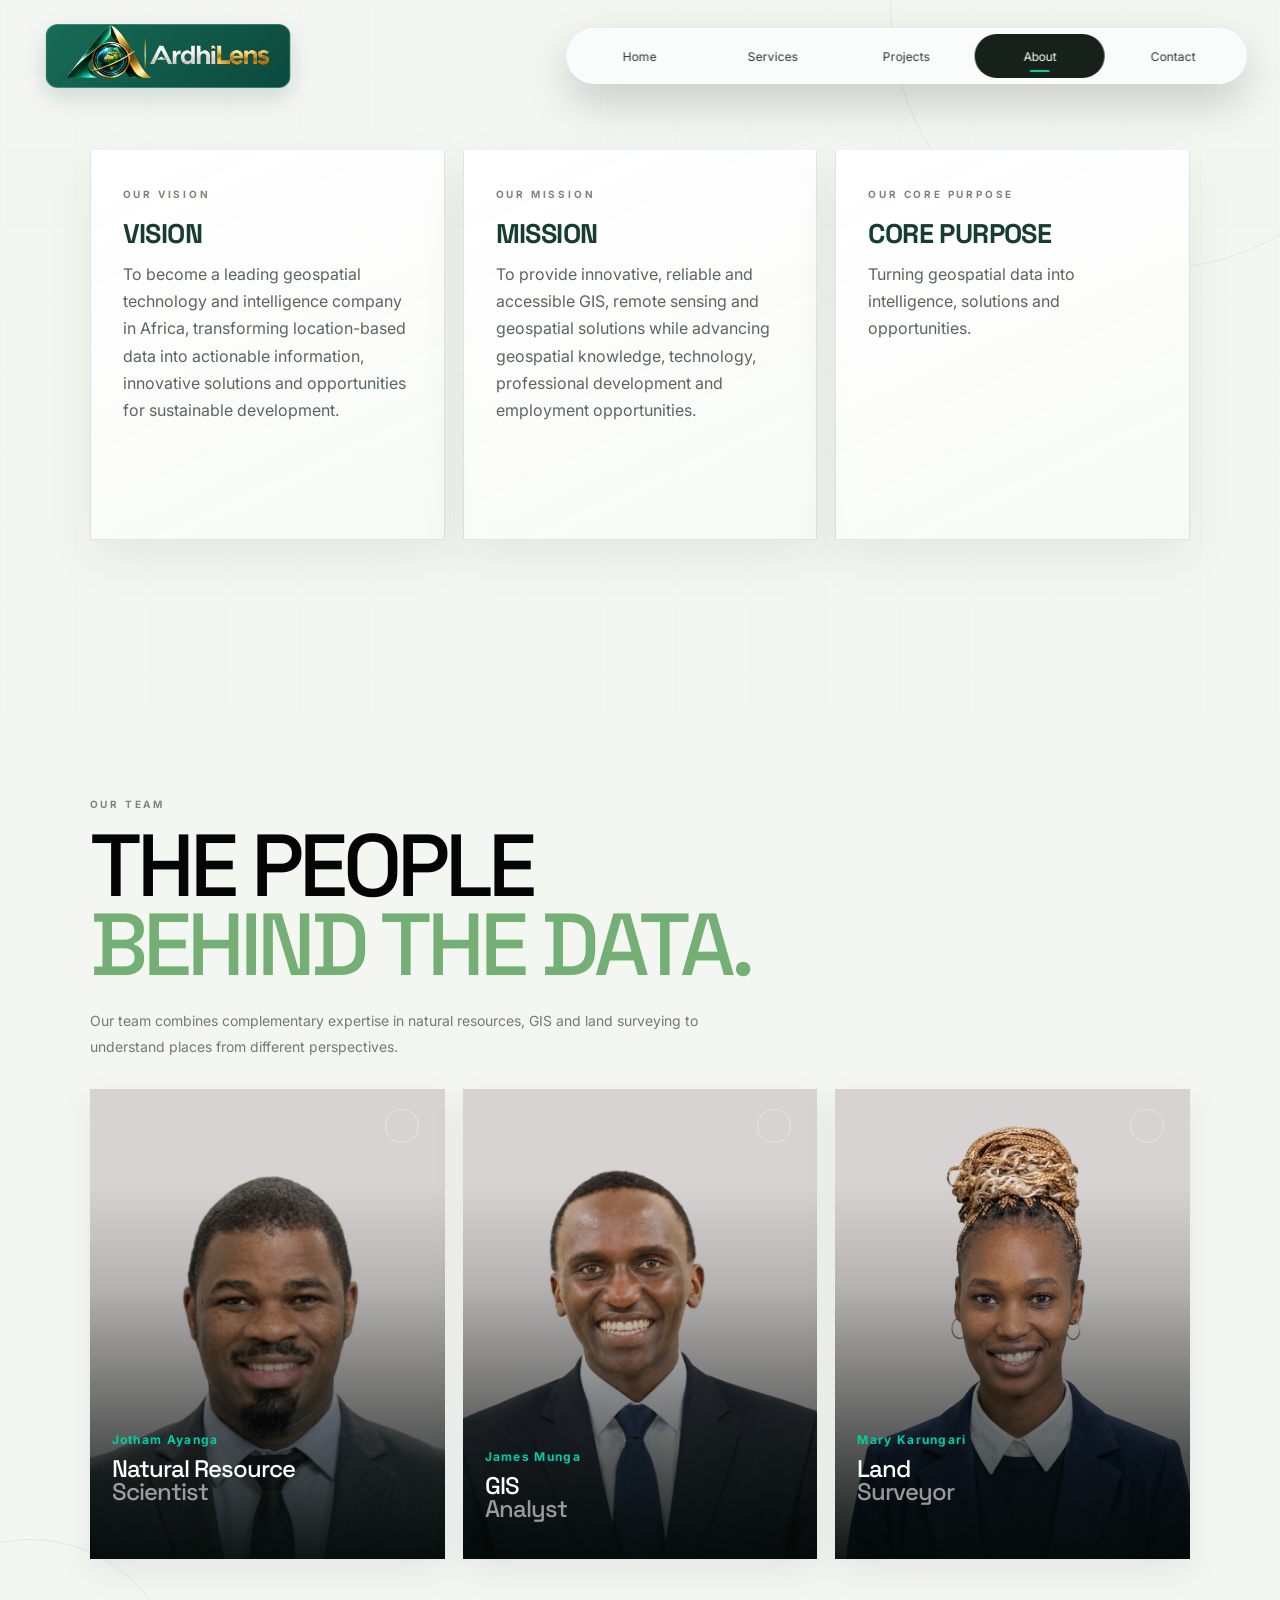
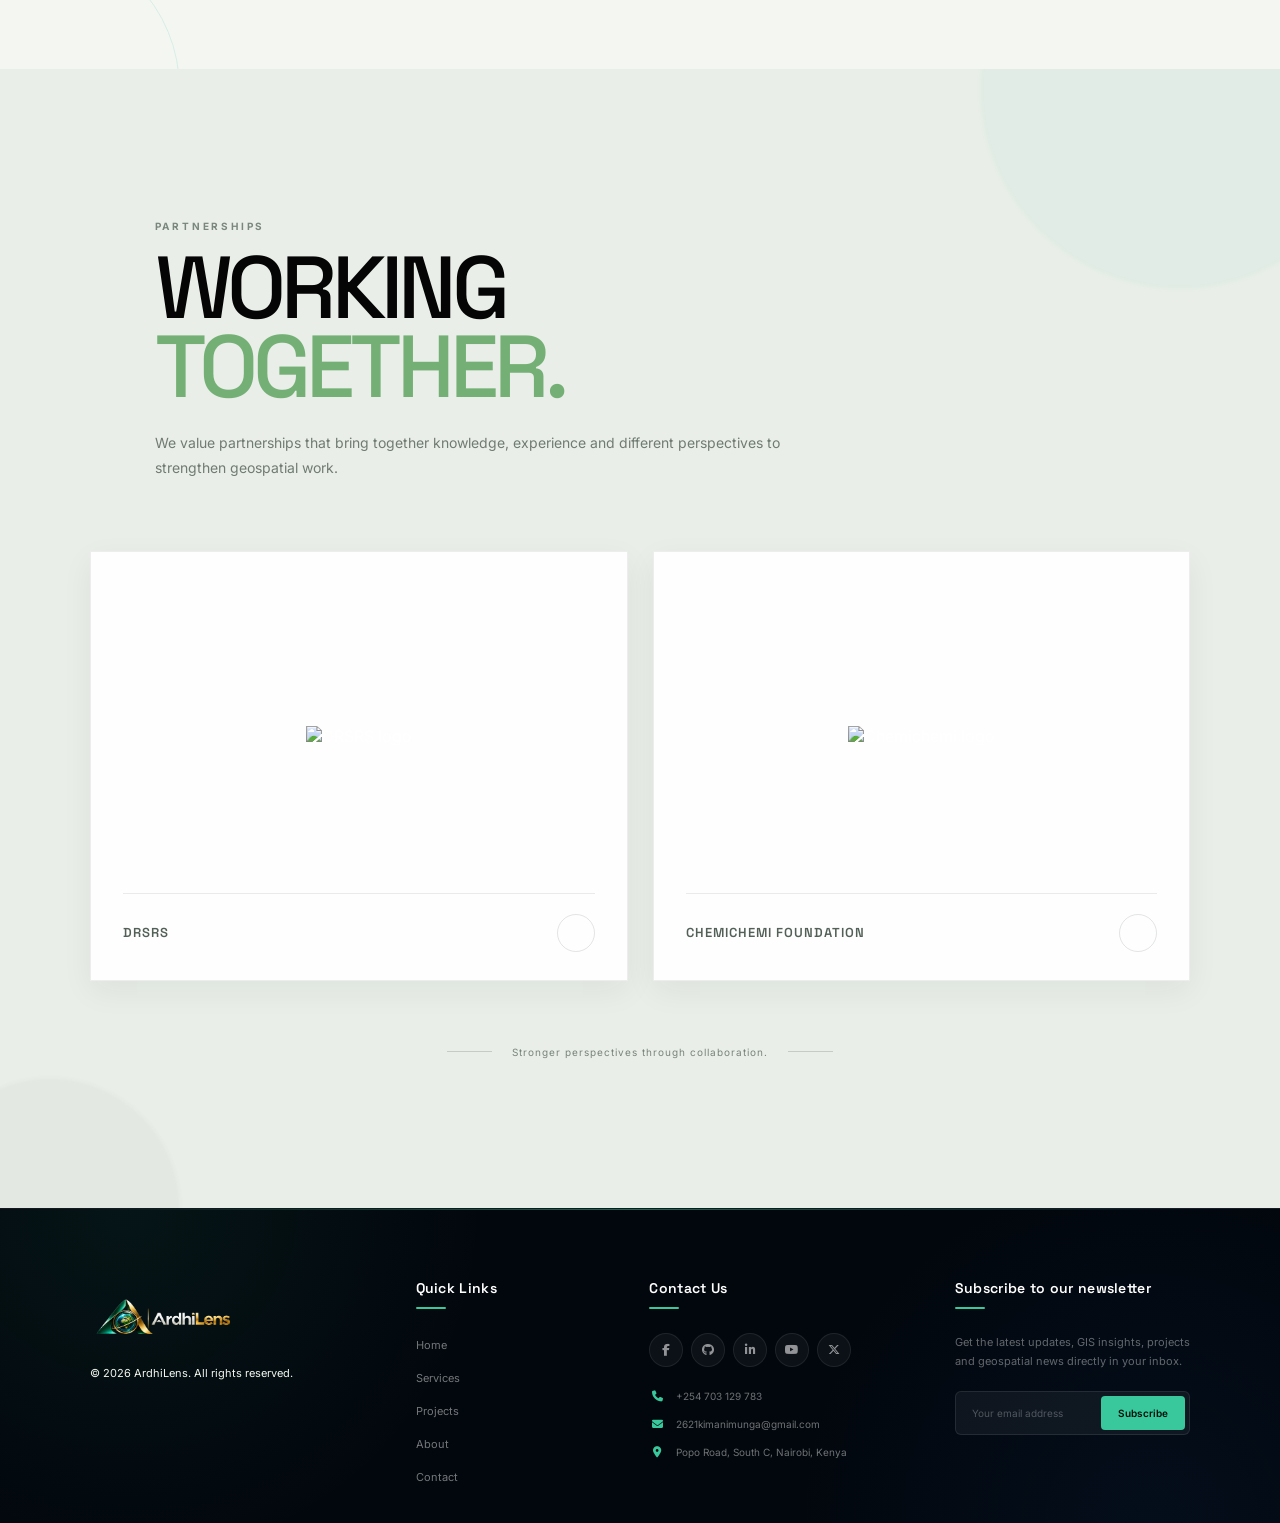
==== commit d1aab53e: "Third Commit" ====
--- a/about.html
+++ b/about.html
@@ -68,9 +68,7 @@
 <body>
 
 
-    <!-- =====================================================
-         HEADER
-    ====================================================== -->
+    <!-- HEADER section content for this part of the ArdhiLens page. -->
 
     <header class="about-header">
 
@@ -131,9 +129,7 @@
     </header>
 
 
-    <!-- =====================================================
-         MOBILE NAVIGATION
-    ====================================================== -->
+    <!-- MOBILE NAVIGATION section content for this part of the ArdhiLens page. -->
 
     <nav class="about-mobile-navigation">
 
@@ -166,9 +162,7 @@
     <main>
 
 
-        <!-- =================================================
-             THE PEOPLE BEHIND THE DATA
-        ================================================== -->
+        <!-- THE PEOPLE BEHIND THE DATA section content for this part of the ArdhiLens page. -->
 
         <section class="people-section">
 
@@ -188,8 +182,26 @@
 
             <div class="people-container">
 
-
-                <!-- SECTION HEADING -->
+                <section class="purpose-section" aria-label="Our purpose">
+                    <article class="purpose-card">
+                        <span class="section-eyebrow">OUR VISION</span>
+                        <h2>VISION</h2>
+                        <p>To become a leading geospatial technology and intelligence company in Africa, transforming location-based data into actionable information, innovative solutions and opportunities for sustainable development.</p>
+                    </article>
+                    <article class="purpose-card">
+                        <span class="section-eyebrow">OUR MISSION</span>
+                        <h2>MISSION</h2>
+                        <p>To provide innovative, reliable and accessible GIS, remote sensing and geospatial solutions while advancing geospatial knowledge, technology, professional development and employment opportunities.</p>
+                    </article>
+                    <article class="purpose-card purpose-card-core">
+                        <span class="section-eyebrow">OUR CORE PURPOSE</span>
+                        <h2>CORE PURPOSE</h2>
+                        <p>Turning geospatial data into intelligence, solutions and opportunities.</p>
+                    </article>
+                </section>
+
+
+                <!-- SECTION HEADING section content for this part of the ArdhiLens page. -->
 
                 <div class="about-heading">
 
@@ -216,12 +228,12 @@
                 </div>
 
 
-                <!-- TEAM -->
+                <!-- TEAM section content for this part of the ArdhiLens page. -->
 
                 <div class="people-grid">
 
 
-                    <!-- PERSON 1 -->
+                    <!-- PERSON 1 section content for this part of the ArdhiLens page. -->
 
                     <article
                         class="person-card"
@@ -295,7 +307,7 @@
                     </article>
 
 
-                    <!-- PERSON 2 -->
+                    <!-- PERSON 2 section content for this part of the ArdhiLens page. -->
 
                     <article
                         class="person-card"
@@ -368,7 +380,7 @@
                     </article>
 
 
-                    <!-- PERSON 3 -->
+                    <!-- PERSON 3 section content for this part of the ArdhiLens page. -->
 
                     <article
                         class="person-card"
@@ -448,9 +460,7 @@
 
 
 
-        <!-- =================================================
-             PARTNERSHIPS
-        ================================================== -->
+        <!-- PARTNERSHIPS section content for this part of the ArdhiLens page. -->
 
         <section class="partnership-section">
 
@@ -469,7 +479,7 @@
             <div class="partnership-container">
 
 
-                <!-- HEADING -->
+                <!-- HEADING section content for this part of the ArdhiLens page. -->
 
                 <div class="about-heading partnership-heading">
 
@@ -500,12 +510,12 @@
                 </div>
 
 
-                <!-- LOGOS -->
+                <!-- LOGOS section content for this part of the ArdhiLens page. -->
 
                 <div class="partnership-grid">
 
 
-                    <!-- DRSRS -->
+                    <!-- DRSRS section content for this part of the ArdhiLens page. -->
 
                     <div class="partner-card">
 
@@ -547,11 +557,10 @@
 
 
 
-                    <!-- CHEMICHEMI -->
+                    <!-- CHEMICHEMI section content for this part of the ArdhiLens page. -->
 
                     <div class="partner-card">
-<!-- 
-                        <div class="partner-number">
+<!-- <div class="partner-number">
                             02
                         </div>
 
@@ -590,7 +599,7 @@
                 </div>
 
 
-                <!-- SMALL CLOSING LINE -->
+                <!-- SMALL CLOSING LINE section content for this part of the ArdhiLens page. -->
 
                 <div class="partnership-note">
 
@@ -612,16 +621,14 @@
 
 
 
-    <!-- =====================================================
-         FOOTER
-    ====================================================== -->
-
-    <footer class="footer about-footer">
+    <!-- FOOTER section content for this part of the ArdhiLens page. -->
+
+    <footer class="footer">
 
         <div class="footer-container">
 
 
-            <!-- BRAND -->
+            <!-- BRAND section content for this part of the ArdhiLens page. -->
 
             <div class="footer-section footer-brand">
 
@@ -638,9 +645,9 @@
 
                 </a>
 
-                <p class="footer-tagline">
+                <!-- <p class="footer-tagline">
                     Viewing the earth through intelligence
-                </p>
+                </p> -->
 
                 <p class="footer-copyright">
                     © 2026 ArdhiLens. All rights reserved.
@@ -649,7 +656,7 @@
             </div>
 
 
-            <!-- QUICK LINKS -->
+            <!-- QUICK LINKS section content for this part of the ArdhiLens page. -->
 
             <div class="footer-section">
 
@@ -694,7 +701,7 @@
             </div>
 
 
-            <!-- CONTACT -->
+            <!-- CONTACT section content for this part of the ArdhiLens page. -->
 
             <div class="footer-section">
 
@@ -795,7 +802,7 @@
                     <i class="fa-solid fa-location-dot"></i>
 
                     <span>
-                        Nairobi, Kenya
+                        Popo Road, South C, Nairobi, Kenya
                     </span>
 
                 </div>
@@ -803,7 +810,7 @@
             </div>
 
 
-            <!-- NEWSLETTER -->
+            <!-- NEWSLETTER section content for this part of the ArdhiLens page. -->
 
             <div class="footer-section newsletter">
 
--- a/home.css
+++ b/home.css
@@ -1506,10 +1506,8 @@
 
 
 
-/* HOME TAB ACTIVE STATE */
-/* =====================================================
-   ACTIVE DESKTOP NAVIGATION
-===================================================== */
+/* HOME TAB ACTIVE STATE styles: rules for this part of the ArdhiLens interface. */
+/* ACTIVE DESKTOP NAVIGATION styles: rules for this part of the ArdhiLens interface. */
 
 .nav-pill a {
     position: relative;
@@ -1545,10 +1543,8 @@
 }
 
 
-/* =====================================================
-   MOBILE ACTIVE NAVIGATION
-===================================================== */
-
-
-
-/* SERVICES PAGE */
+/* MOBILE ACTIVE NAVIGATION styles: rules for this part of the ArdhiLens interface. */
+
+
+
+/* SERVICES PAGE styles: rules for this part of the ArdhiLens interface. */
--- a/about.css
+++ b/about.css
@@ -1,12 +1,7 @@
-/* =========================================================
-   MYGEOVISION
-   ABOUT PAGE
-========================================================= */
-
-
-/* =========================================================
-   HEADER
-========================================================= */
+/* ARDHILENS ABOUT PAGE styles: rules for this part of the ArdhiLens interface. */
+
+
+/* HEADER styles: rules for this part of the ArdhiLens interface. */
 
 .about-header {
 
@@ -64,9 +59,7 @@
 }
 
 
-/* =========================================================
-   NAVIGATION
-========================================================= */
+/* NAVIGATION styles: rules for this part of the ArdhiLens interface. */
 
 .about-navigation {
 
@@ -188,9 +181,7 @@
 }
 
 
-/* =========================================================
-   MOBILE MENU
-========================================================= */
+/* MOBILE MENU styles: rules for this part of the ArdhiLens interface. */
 
 .about-menu {
 
@@ -359,9 +350,7 @@
 }
 
 
-/* =========================================================
-   COMMON SECTION HEADING
-========================================================= */
+/* COMMON SECTION HEADING styles: rules for this part of the ArdhiLens interface. */
 
 .about-heading {
 
@@ -388,13 +377,11 @@
         block;
 
     margin-bottom:
-        54px;
-}
-
-
-/* =========================================================
-   SECTION NUMBER
-========================================================= */
+        30px;
+}
+
+
+/* SECTION NUMBER styles: rules for this part of the ArdhiLens interface. */
 
 .heading-number {
 
@@ -416,9 +403,7 @@
 }
 
 
-/* =========================================================
-   SECTION LABEL
-========================================================= */
+/* SECTION LABEL styles: rules for this part of the ArdhiLens interface. */
 
 .section-eyebrow {
 
@@ -429,7 +414,7 @@
         #7a877e;
 
     font-size:
-        9px;
+        10px;
 
     font-weight:
         700;
@@ -439,9 +424,7 @@
 }
 
 
-/* =========================================================
-   MAIN HEADING
-========================================================= */
+/* MAIN HEADING styles: rules for this part of the ArdhiLens interface. */
 
 .heading-content h1 {
 
@@ -469,9 +452,7 @@
 }
 
 
-/* =========================================================
-   SECOND HEADING LINE
-========================================================= */
+/* SECOND HEADING LINE styles: rules for this part of the ArdhiLens interface. */
 
 .heading-content h1 span {
 
@@ -483,9 +464,7 @@
 }
 
 
-/* =========================================================
-   DESCRIPTION
-========================================================= */
+/* DESCRIPTION styles: rules for this part of the ArdhiLens interface. */
 
 .heading-content p {
 
@@ -505,9 +484,7 @@
         1.8;
 }
 
-/* =========================================================
-   PEOPLE SECTION
-========================================================= */
+/* PEOPLE SECTION styles: rules for this part of the ArdhiLens interface. */
 
 .people-section {
 
@@ -516,7 +493,7 @@
 
     padding:
         150px 7%
-        160px;
+        110px;
 
     overflow:
         hidden;
@@ -656,9 +633,118 @@
 }
 
 
-/* =========================================================
-   TEAM GRID
-========================================================= */
+.purpose-section {
+
+    display: grid;
+
+    grid-template-columns: repeat(3, minmax(0, 1fr));
+
+    gap: 18px;
+
+    /* Keep the team section below the first viewport; the purpose cards lead this page. */
+    margin-bottom: max(220px, 28vh);
+
+    align-items: stretch;
+
+}
+
+
+.purpose-card {
+
+    position: relative;
+
+    padding: clamp(30px, 2.5vw, 44px);
+    min-height: 390px;
+
+    border: 1px solid rgba(25,45,35,0.12);
+    border-top: 0;
+
+    background: linear-gradient(155deg, rgba(255,255,255,0.98), rgba(248,250,247,0.94));
+
+    box-shadow: 0 18px 44px rgba(25,45,35,0.07);
+
+    transition: transform 0.3s ease, box-shadow 0.3s ease, border-color 0.3s ease;
+
+}
+
+
+.purpose-card::before {
+
+    content: "";
+
+    position: absolute;
+
+    top: 0;
+
+    left: 0;
+
+    width: 0;
+
+    height: 3px;
+
+    background: #00a989;
+
+    transition: width 0.35s ease;
+
+}
+
+
+.purpose-card:hover {
+
+    transform: translateY(-6px);
+
+    border-color: rgba(0,169,137,0.4);
+
+    box-shadow: 0 20px 42px rgba(25,45,35,0.12);
+
+}
+
+
+.purpose-card:hover::before,
+.purpose-card:focus-within::before,
+.purpose-card:active::before {
+
+    width: 100%;
+
+}
+
+
+.purpose-card:focus-within {
+
+    outline: 2px solid #00a989;
+
+    outline-offset: 3px;
+
+}
+
+
+.purpose-card h2 {
+
+    margin: 14px 0 10px;
+
+    color: #173d30;
+
+    font-family: "Space Grotesk", sans-serif;
+
+    font-size: clamp(27px, 2vw, 34px);
+
+    letter-spacing: -0.6px;
+
+}
+
+
+.purpose-card p {
+
+    color: #59665e;
+
+    font-size: clamp(16px, 1.1vw, 18px);
+
+    line-height: 1.7;
+
+}
+
+
+/* TEAM GRID styles: rules for this part of the ArdhiLens interface. */
 
 .people-grid {
 
@@ -679,7 +765,7 @@
         relative;
 
     height:
-        610px;
+        470px;
 
     overflow:
         hidden;
@@ -780,10 +866,10 @@
         absolute;
 
     top:
-        26px;
+        20px;
 
     left:
-        26px;
+        20px;
 
     right:
         26px;
@@ -815,10 +901,10 @@
 .person-top i {
 
     width:
-        40px;
+        34px;
 
     height:
-        40px;
+        34px;
 
     display:
         flex;
@@ -866,13 +952,13 @@
         absolute;
 
     left:
-        30px;
+        22px;
 
     right:
-        30px;
+        22px;
 
     bottom:
-        30px;
+        22px;
 
     z-index:
         5;
@@ -901,13 +987,13 @@
         #00cfa5;
 
     font-size:
-        15px;
+        12px;
 
     font-weight:
         700;
 
     letter-spacing:
-        2px;
+        1.3px;
 }
 
 
@@ -924,7 +1010,7 @@
         sans-serif;
 
     font-size:
-        29px;
+        24px;
 
     font-weight:
         500;
@@ -962,7 +1048,7 @@
         rgba(255,255,255,0.72);
 
     font-size:
-        11px;
+        10px;
 
     line-height:
         1.7;
@@ -1047,9 +1133,7 @@
 }
 
 
-/* =========================================================
-   PARTNERSHIPS
-========================================================= */
+/* PARTNERSHIPS styles: rules for this part of the ArdhiLens interface. */
 
 .partnership-section {
 
@@ -1524,9 +1608,7 @@
 }
 
 
-/* =========================================================
-   RESPONSIVE
-========================================================= */
+/* RESPONSIVE styles: rules for this part of the ArdhiLens interface. */
 
 @media (max-width: 1050px) {
 
@@ -1553,11 +1635,19 @@
             auto;
     }
 
+    .purpose-section {
+
+        grid-template-columns: repeat(2, minmax(0, 1fr));
+
+        margin-bottom: 30px;
+
+    }
+
 
     .person-card {
 
         height:
-            590px;
+            470px;
     }
 
 }
@@ -1606,8 +1696,21 @@
     .partnership-section {
 
         padding:
-            105px 6%
+            132px 6%
             110px;
+    }
+
+    .purpose-section {
+
+        grid-template-columns: 1fr;
+
+    }
+
+
+    .purpose-card {
+
+        padding: 25px;
+
     }
 
 
@@ -1624,7 +1727,7 @@
     .person-card {
 
         height:
-            550px;
+            440px;
     }
 
 
@@ -1694,7 +1797,7 @@
     .person-card {
 
         height:
-            520px;
+            420px;
     }
 
 
@@ -1761,9 +1864,7 @@
 }
 
 
-/* =========================================================
-   REDUCED MOTION
-========================================================= */
+/* REDUCED MOTION styles: rules for this part of the ArdhiLens interface. */
 
 @media (prefers-reduced-motion: reduce) {
 
@@ -1784,9 +1885,7 @@
 }
 
 
-/* =========================================================
-   ABOUT PAGE FOOTER
-========================================================= */
+/* ABOUT PAGE FOOTER styles: rules for this part of the ArdhiLens interface. */
 
 .about-footer {
 
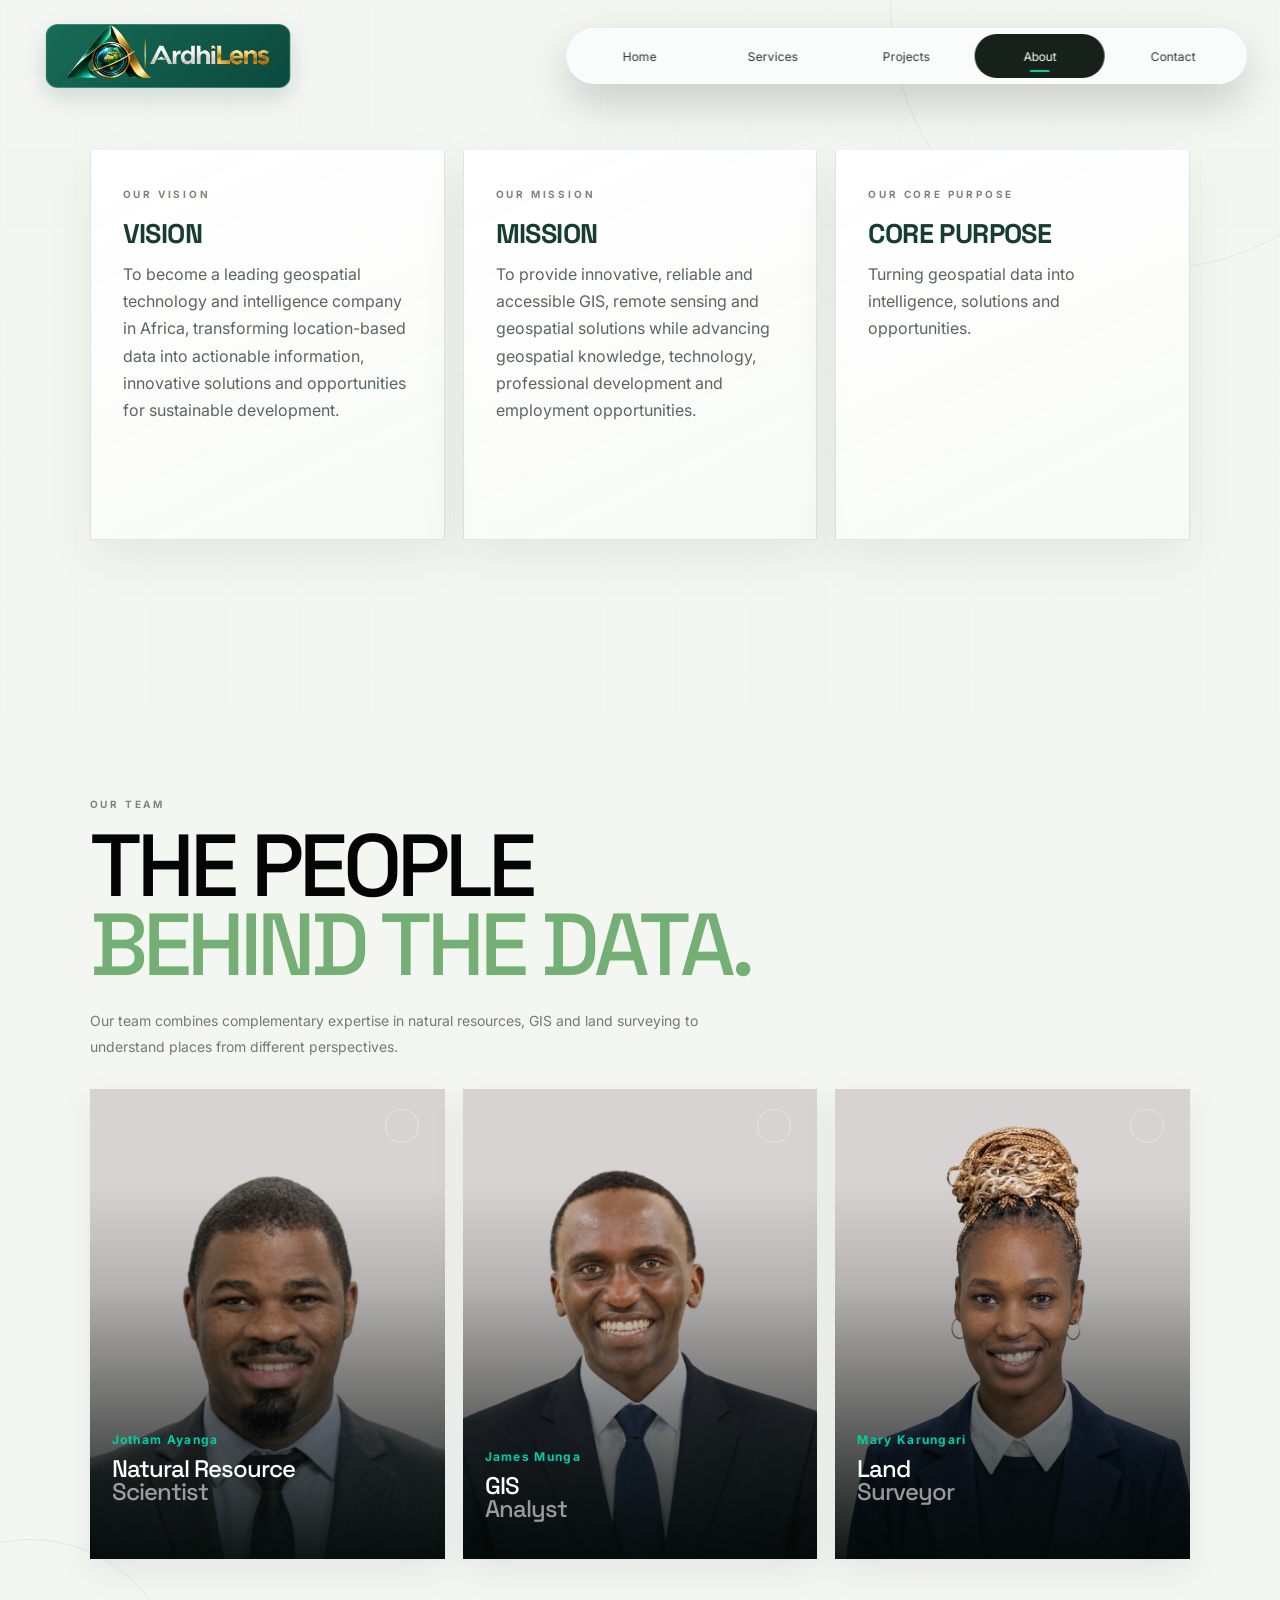
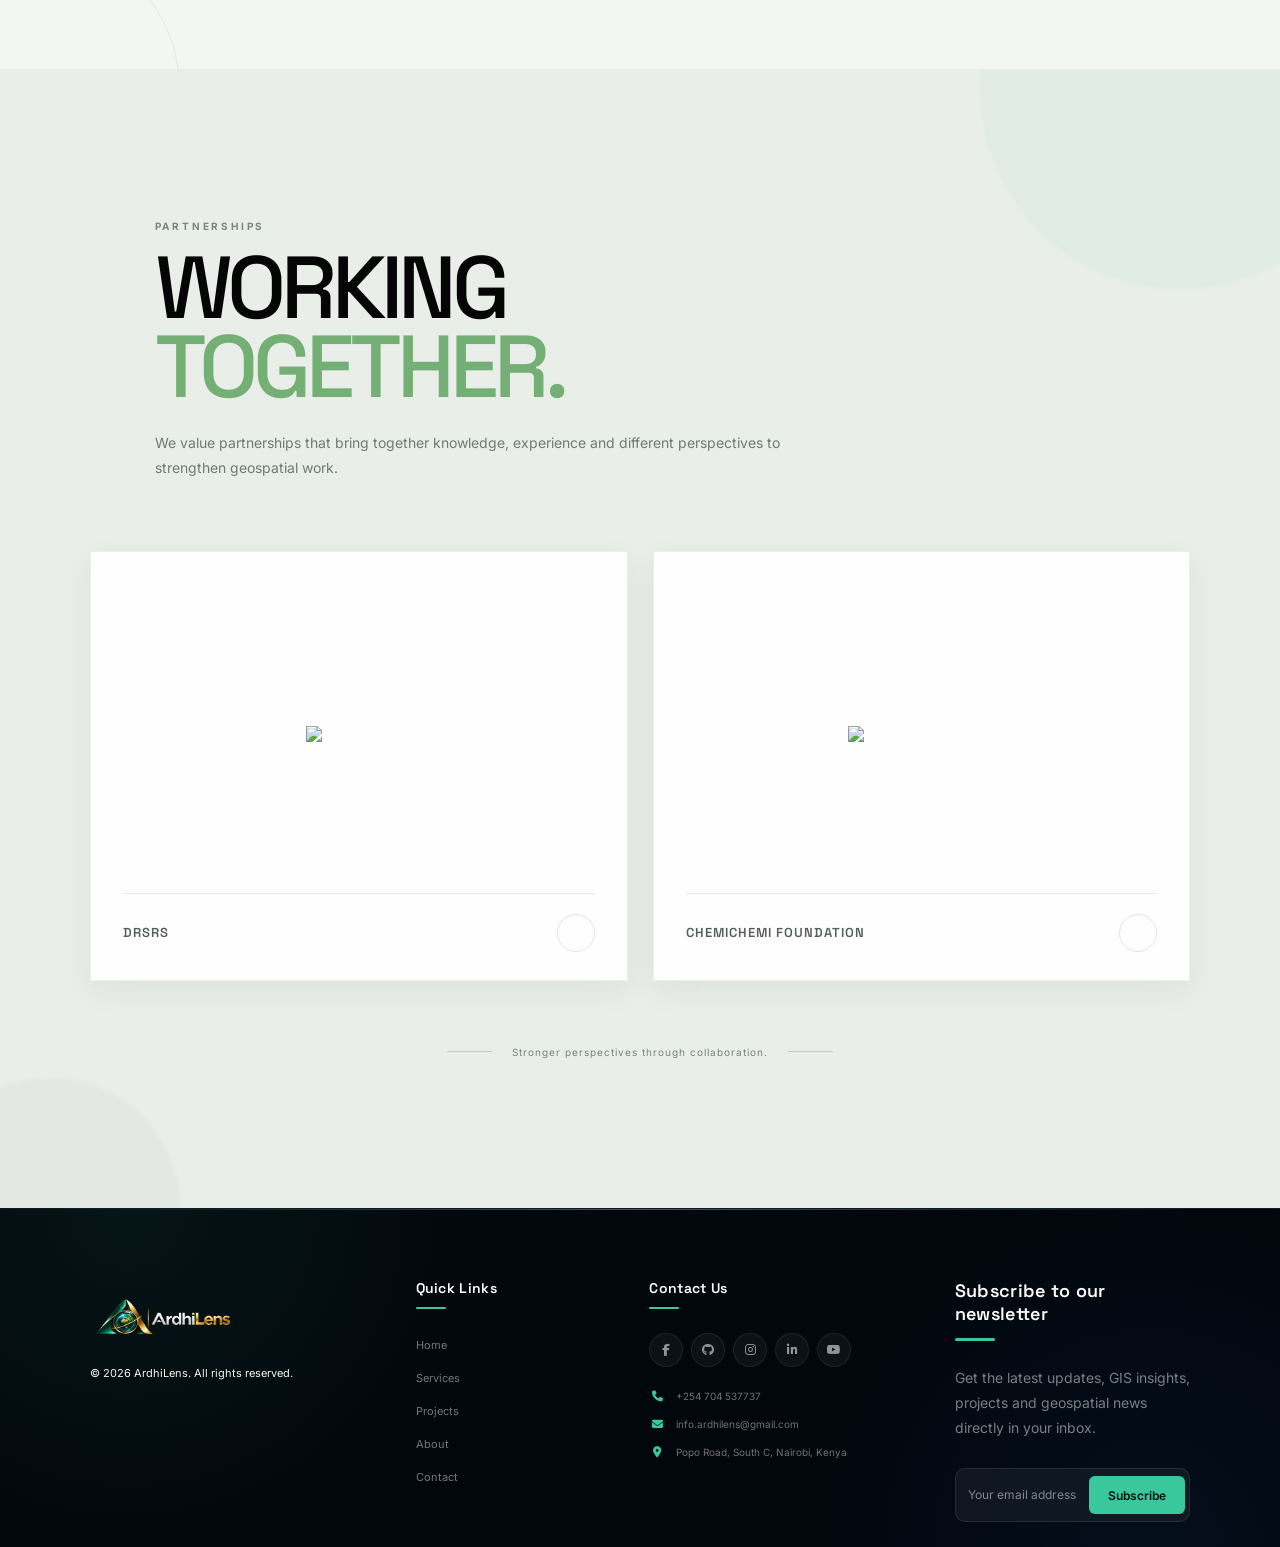
==== commit 8b5e1cc1: "Update project files" ====
--- a/about.html
+++ b/about.html
@@ -713,7 +713,7 @@
                 <div class="footer-socials">
 
                     <a
-                        href="https://www.facebook.com/profile.php?id=100085487375856"
+                        href="https://www.facebook.com/profile.php?id=61596208026175"
                         target="_blank"
                         rel="noopener noreferrer"
                         class="footer-social facebook"
@@ -724,7 +724,7 @@
 
 
                     <a
-                        href="https://github.com/James-Munga"
+                        href="https://github.com/Ardhilens"
                         target="_blank"
                         rel="noopener noreferrer"
                         class="footer-social github"
@@ -733,9 +733,19 @@
                         <i class="fa-brands fa-github"></i>
                     </a>
 
+                <a
+                    href="https://www.instagram.com/ardhilens/"
+                    target="_blank"
+                    rel="noopener noreferrer"
+                    class="footer-social instagram"
+                    aria-label="Instagram"
+                >
+                    <i class="fa-brands fa-instagram"></i>
+                </a>
+
 
                     <a
-                        href="https://www.linkedin.com/in/james-kimani-4a7207312"
+                        href="https://www.linkedin.com/company/ardhilens/home/"
                         target="_blank"
                         rel="noopener noreferrer"
                         class="footer-social linkedin"
@@ -746,7 +756,7 @@
 
 
                     <a
-                        href="https://www.youtube.com/@JamesKimani-w2r"
+                        href="https://www.youtube.com/@Ardhilens"
                         target="_blank"
                         rel="noopener noreferrer"
                         class="footer-social youtube"
@@ -756,42 +766,32 @@
                     </a>
 
 
-                    <a
-                        href="https://x.com/keymani623659"
-                        target="_blank"
-                        rel="noopener noreferrer"
-                        class="footer-social twitter"
-                        aria-label="X"
-                    >
-                        <i class="fa-brands fa-x-twitter"></i>
-                    </a>
-
-                </div>
+                    </div>
 
 
                 <a
-                    href="tel:+254703129783"
+                    href="tel:+254704537737"
                     class="footer-contact-line"
                 >
 
                     <i class="fa-solid fa-phone"></i>
 
                     <span>
-                        +254 703 129 783
+                        +254 704 537737
                     </span>
 
                 </a>
 
 
                 <a
-                    href="mailto:2621kimanimunga@gmail.com"
+                    href="mailto:info.ardhilens@gmail.com"
                     class="footer-contact-line"
                 >
 
                     <i class="fa-solid fa-envelope"></i>
 
                     <span>
-                        2621kimanimunga@gmail.com
+                        info.ardhilens@gmail.com
                     </span>
 
                 </a>
@@ -825,21 +825,15 @@
                 </p>
 
 
-                <form
-                    class="newsletter-form"
-                    id="newsletterForm"
-                >
-
-                    <input
-                        type="email"
-                        id="newsletterEmail"
-                        placeholder="Your email address"
-                        required
-                    >
+                <form class="newsletter-form" id="newsletterForm" method="POST" action="https://54bed4e7.sibforms.com/serve/[base64]" data-type="subscription">
+
+                    <input type="email" id="newsletterEmail" name="EMAIL" autocomplete="email" placeholder="Your email address" required>
 
                     <button type="submit">
                         Subscribe
                     </button>
+                <input type="text" name="email_address_check" value="" class="input--hidden" tabindex="-1" autocomplete="off" hidden>
+                <input type="hidden" name="locale" value="en">
 
                 </form>
 
--- a/home.css
+++ b/home.css
@@ -1070,6 +1070,10 @@
     color: #ff0000;
 }
 
+.footer-social.instagram:hover {
+    color: #e1306c;
+}
+
 .footer-social.twitter:hover {
     color: #ffffff;
 }
@@ -1083,6 +1087,13 @@
     font-size: 10px;
     line-height: 1.5;
     transition: color 0.3s ease;
+}
+
+/* Give footer copy a clear glow when pointed at or reached by keyboard. */
+.footer :is(h3, p, li, a, span, label):hover,
+.footer :is(a, button, input, textarea, select):focus-visible {
+    color: #ffffff;
+    text-shadow: 0 0 12px rgba(56, 200, 155, 0.72);
 }
 
 .footer-contact-line i {
@@ -1548,3 +1559,100 @@
 
 
 /* SERVICES PAGE styles: rules for this part of the ArdhiLens interface. */
+
+/* Shared newsletter footer styling, matched across every page. */
+.footer .newsletter h3 {
+    margin-bottom: 24px;
+    font-size: 18px;
+}
+
+.footer .newsletter h3::after {
+    display: block !important;
+    width: 40px;
+    height: 3px;
+    margin-top: 13px;
+}
+
+.footer .newsletter > p {
+    max-width: 360px;
+    margin: 0 0 28px;
+    color: rgba(255, 255, 255, 0.48);
+    font-size: 14px;
+    line-height: 1.8;
+}
+
+.footer .newsletter-form {
+    max-width: 360px;
+    min-height: 62px;
+    align-items: center;
+    padding: 6px;
+    border-radius: 10px;
+}
+
+.footer .newsletter-form input[type="email"] {
+    width: 0;
+    padding: 12px 14px;
+    font-size: 14px;
+    line-height: 1.2;
+}
+
+.footer .newsletter-form input[type="email"]::placeholder {
+    color: rgba(255, 255, 255, 0.48);
+    opacity: 1;
+}
+
+.footer .newsletter-form .input--hidden {
+    display: none !important;
+}
+
+.footer .newsletter-form button {
+    flex: 0 0 auto;
+    min-height: 46px;
+    padding: 0 24px;
+    border-radius: 6px;
+    font-size: 14px;
+}
+
+.footer .newsletter-form:focus-within {
+    border-color: rgba(56, 200, 155, 0.55);
+    box-shadow: 0 0 0 3px rgba(56, 200, 155, 0.08);
+}
+
+/* Keep the complete email placeholder visible beside the subscribe button. */
+.footer .newsletter-form input[type="email"] {
+    flex: 1 1 auto;
+    width: auto;
+    min-width: 0;
+    padding-right: 8px;
+    padding-left: 8px;
+    font-size: 13px;
+}
+
+.footer .newsletter-form button {
+    flex: 0 0 112px;
+    width: 112px;
+    min-width: 112px;
+    padding-right: 12px;
+    padding-left: 12px;
+}
+
+/* Compact newsletter control sizing. */
+.footer .newsletter-form {
+    max-width: 330px;
+    min-height: 54px;
+    padding: 4px;
+}
+
+.footer .newsletter-form input[type="email"] {
+    font-size: 12px;
+    padding: 10px 8px;
+}
+
+.footer .newsletter-form button {
+    flex-basis: 96px;
+    width: 96px;
+    min-width: 96px;
+    min-height: 38px;
+    padding: 0 10px;
+    font-size: 12px;
+}
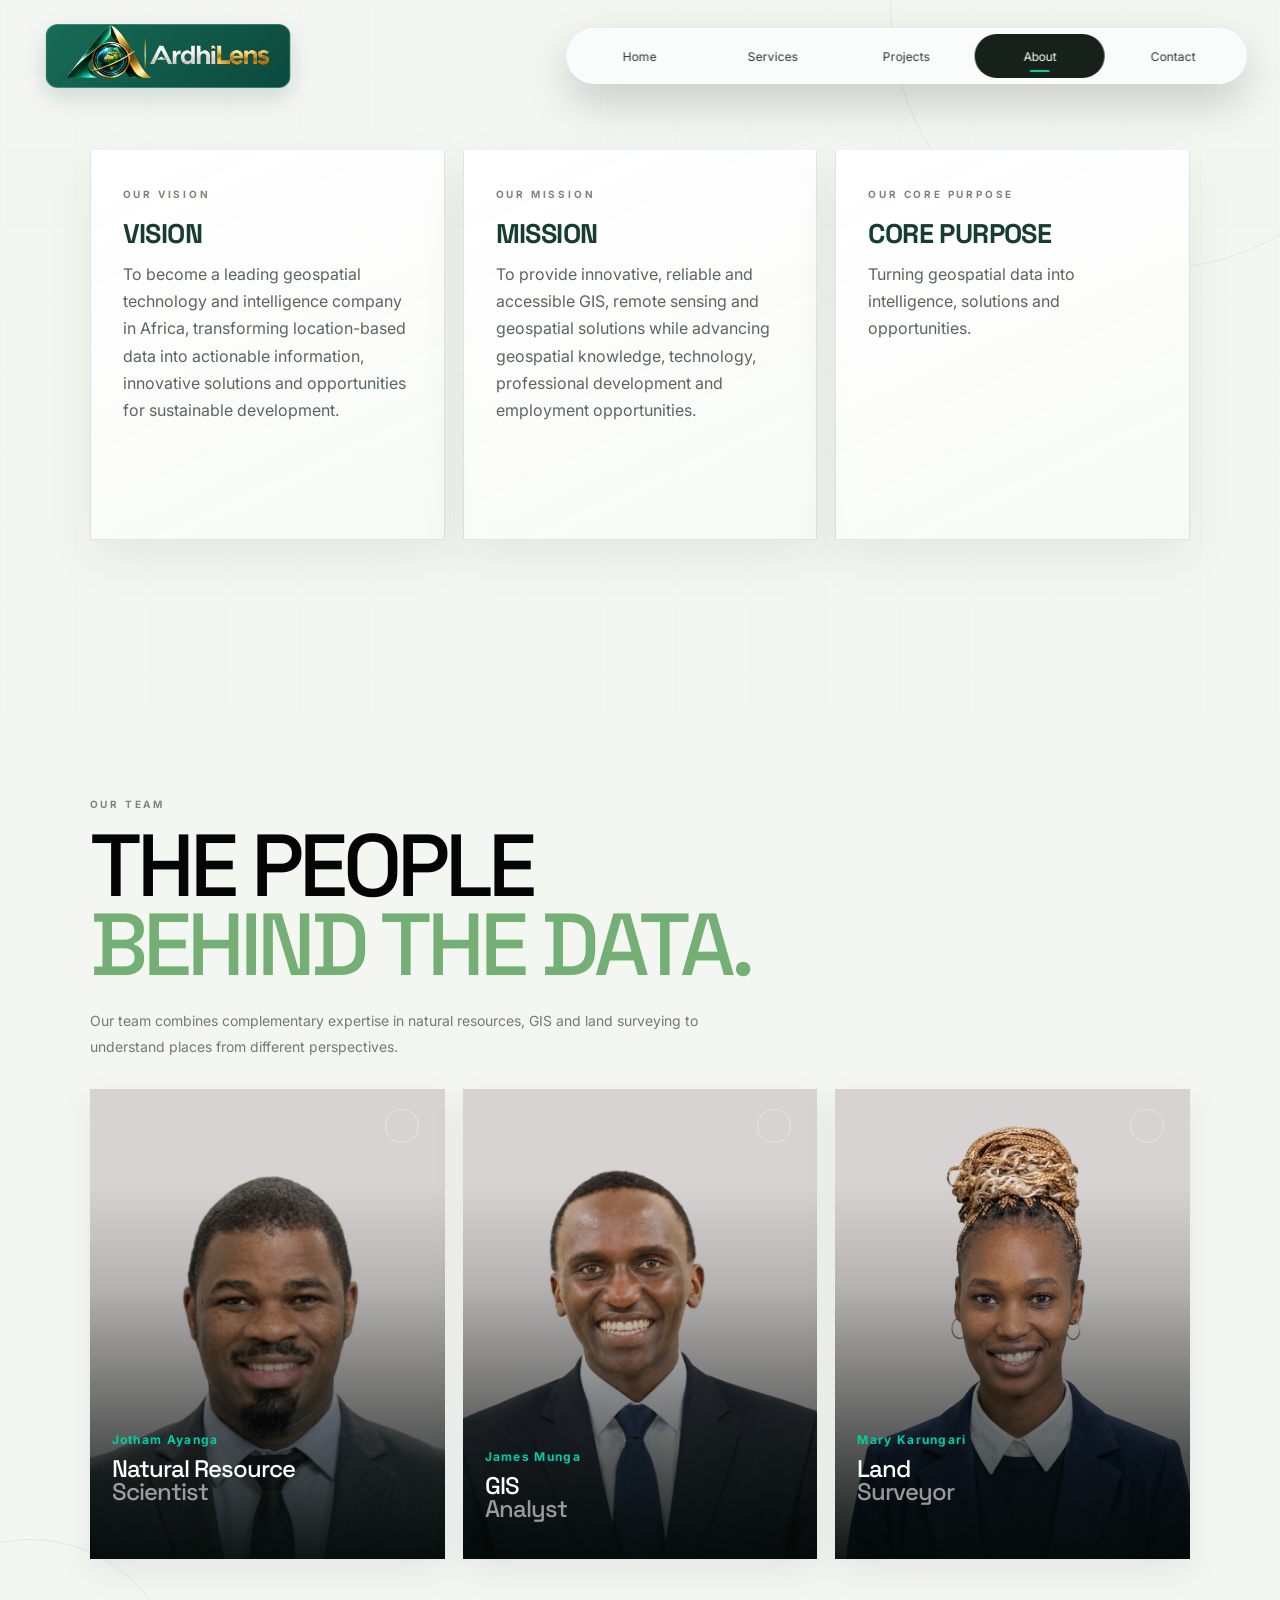
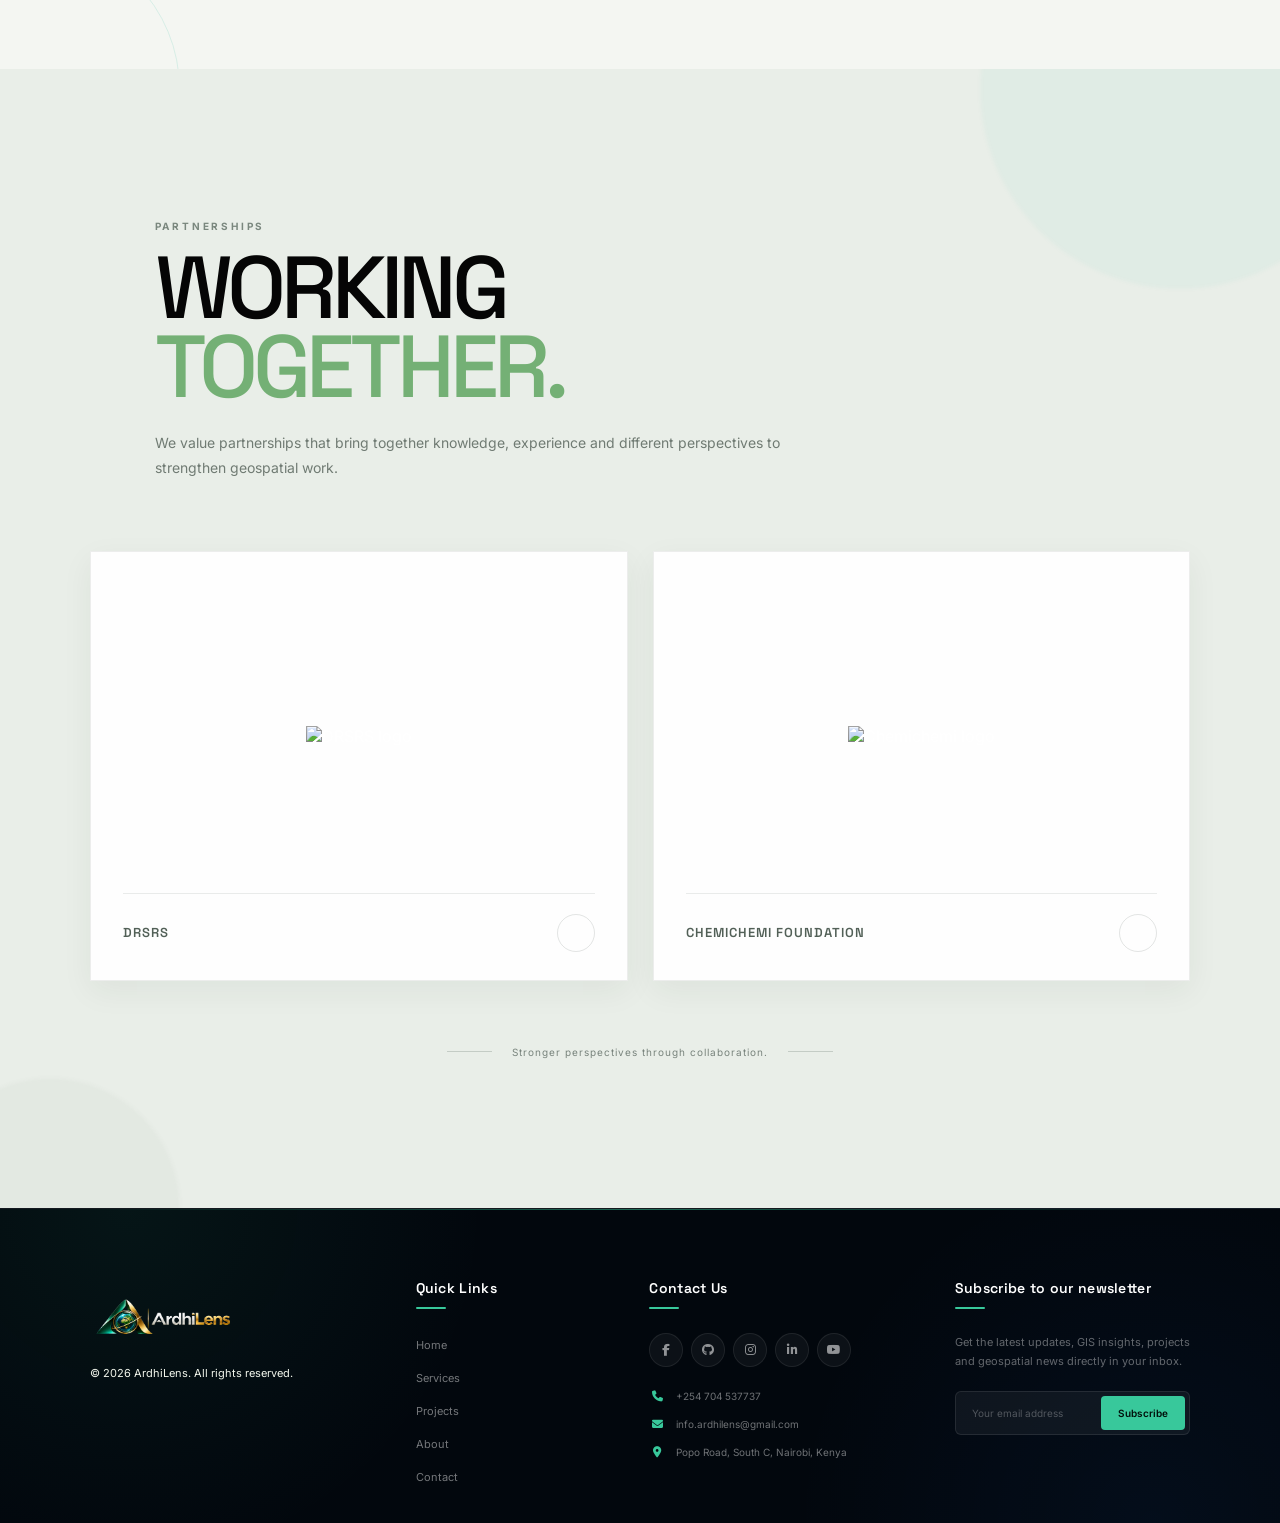
==== commit a8b39965: "Fourth upload" ====
--- a/about.html
+++ b/about.html
@@ -38,6 +38,8 @@
 
 
     <!-- Font Awesome -->
+
+    <link rel="stylesheet" href="https://sibforms.com/forms/end-form/build/sib-styles.css">
 
     <link
         rel="stylesheet"
@@ -825,9 +827,19 @@
                 </p>
 
 
-                <form class="newsletter-form" id="newsletterForm" method="POST" action="https://54bed4e7.sibforms.com/serve/[base64]" data-type="subscription">
-
-                    <input type="email" id="newsletterEmail" name="EMAIL" autocomplete="email" placeholder="Your email address" required>
+                <div class="sib-form"><div id="sib-form-container" class="sib-form-container">
+
+<div id="error-message" class="sib-form-message-panel newsletter-brevo-message" role="alert" aria-live="assertive"><div class="sib-form-message-panel__text sib-form-message-panel__text--center"><span class="sib-form-message-panel__inner-text">The information provided is invalid. Please review the field format and try again.</span></div></div>
+
+
+                <div id="success-message" class="sib-form-message-panel newsletter-brevo-message" role="status" aria-live="polite"><div class="sib-form-message-panel__text sib-form-message-panel__text--center"><span class="sib-form-message-panel__inner-text">Your subscription has been successful.</span></div></div>
+
+
+                <div id="sib-container" class="sib-container--large sib-container--vertical">
+<form class="newsletter-form" id="sib-form" novalidate method="POST" action="https://54bed4e7.sibforms.com/serve/[base64]" data-type="subscription">
+
+                    <input type="email" id="EMAIL" name="EMAIL" autocomplete="email" placeholder="Your email address" required>
+                <label class="entry__error entry__error--primary newsletter-brevo-field-error" aria-live="polite"></label>
 
                     <button type="submit">
                         Subscribe
@@ -836,6 +848,7 @@
                 <input type="hidden" name="locale" value="en">
 
                 </form>
+</div></div></div>
 
 
                 <div
@@ -854,6 +867,44 @@
 
     <script src="home.js"></script>
 
+<script>
+document.querySelectorAll(".newsletter-form").forEach(function (form) {
+    var email = form.querySelector('input[name="EMAIL"]');
+    var errorMessage = document.getElementById("error-message");
+    var successMessage = document.getElementById("success-message");
+    var errorText = errorMessage && errorMessage.querySelector(".sib-form-message-panel__inner-text");
+
+    if (!email || !errorMessage) return;
+
+    form.addEventListener("submit", function (event) {
+        if (!email.checkValidity()) {
+            event.preventDefault();
+            if (errorText) {
+                errorText.textContent = email.validity.valueMissing
+                    ? "Please enter your email address."
+                    : "The information provided is invalid. Please review the field format and try again.";
+            }
+            errorMessage.classList.add("sib-form-message-panel--active", "is-visible");
+            if (successMessage) successMessage.classList.remove("sib-form-message-panel--active", "is-visible");
+            email.setAttribute("aria-invalid", "true");
+            email.focus();
+            return;
+        }
+
+        errorMessage.classList.remove("sib-form-message-panel--active", "is-visible");
+        email.removeAttribute("aria-invalid");
+    });
+
+    email.addEventListener("input", function () {
+        if (email.checkValidity()) {
+            errorMessage.classList.remove("sib-form-message-panel--active", "is-visible");
+            email.removeAttribute("aria-invalid");
+        }
+    });
+});
+</script>
+<script>window.LOCALE="en"; window.EMAIL_INVALID_MESSAGE="The information provided is invalid. Please review the field format and try again."; window.REQUIRED_ERROR_MESSAGE="This field cannot be left blank."; window.GENERIC_INVALID_MESSAGE="The information provided is invalid. Please review the field format and try again."; window.translation={common:{selectedList:"{quantity} list selected",selectedLists:"{quantity} lists selected",selectedOption:"{quantity} selected",selectedOptions:"{quantity} selected"}}; var AUTOHIDE=Boolean(0);</script>
+<script defer src="https://sibforms.com/forms/end-form/build/main.js"></script>
 </body>
 
 </html>
--- a/home.css
+++ b/home.css
@@ -56,11 +56,30 @@
 .hero {
     position: relative;
     width: 100%;
-    height: 100vh;
-    min-height: 700px;
+    height: 100svh;
+    min-height: min(700px, 100svh);
     display: flex;
     align-items: center;
     overflow: hidden;
+}
+
+/* Keep the opening screen fitted to the visible viewport on short displays. */
+@media (max-height: 760px) and (min-width: 761px) {
+    .hero-content {
+        transform: translateY(-12px);
+    }
+
+    .hero-label {
+        margin-bottom: 20px;
+    }
+
+    .hero-description {
+        margin-top: 24px;
+    }
+
+    .hero-actions {
+        margin-top: 26px;
+    }
 }
 
 .hero-video {
@@ -292,7 +311,8 @@
     width: 90%;
     max-width: 1300px;
     margin: auto;
-    padding-top: 55px;
+    padding-top: 0;
+    transform: translateY(-28px);
 }
 
 .hero-label {
@@ -370,7 +390,7 @@
 
 .scroll-indicator {
     position: absolute;
-    bottom: 45px;
+    bottom: 16px;
     left: 5%;
     z-index: 10;
     display: flex;
@@ -1270,7 +1290,7 @@
 @media (max-width: 760px) {
 
     .hero {
-        min-height: 680px;
+        min-height: min(680px, 100svh);
     }
 
     .navbar {
@@ -1294,7 +1314,8 @@
 
     .hero-content {
         width: 88%;
-        padding-top: 30px;
+        padding-top: 0;
+        transform: translateY(-18px);
     }
 
     .hero-label {
@@ -1560,99 +1581,112 @@
 
 /* SERVICES PAGE styles: rules for this part of the ArdhiLens interface. */
 
-/* Shared newsletter footer styling, matched across every page. */
-.footer .newsletter h3 {
-    margin-bottom: 24px;
-    font-size: 18px;
-}
-
-.footer .newsletter h3::after {
+/* Newsletter-only Brevo validation and response messages. */
+.footer .newsletter-brevo-message {
+    display: none;
+    margin: 10px 0 0;
+    padding: 0 !important;
+    color: #ff8d8d;
+    background: transparent !important;
+    border: 0 !important;
+    border-radius: 0 !important;
+    max-width: none !important;
+    font-family: inherit !important;
+    font-size: 12px;
+    line-height: 1.5;
+    text-align: left !important;
+}
+
+.footer .newsletter-brevo-message#success-message {
+    color: #38c89b;
+}
+
+.footer .newsletter-brevo-message.sib-form-message-panel--active,
+.footer .newsletter-brevo-message.is-visible {
+    display: block;
+}
+
+.footer .newsletter-brevo-field-error:empty {
+    display: none;
+}
+
+.footer .newsletter-brevo-field-error {
+    color: #ff8d8d;
+    font-size: 12px;
+}
+
+/* Keep Brevo's form structure inside the existing footer design. */
+.footer .sib-form {
     display: block !important;
-    width: 40px;
-    height: 3px;
-    margin-top: 13px;
-}
-
-.footer .newsletter > p {
-    max-width: 360px;
-    margin: 0 0 28px;
-    color: rgba(255, 255, 255, 0.48);
-    font-size: 14px;
-    line-height: 1.8;
-}
-
-.footer .newsletter-form {
-    max-width: 360px;
-    min-height: 62px;
-    align-items: center;
-    padding: 6px;
-    border-radius: 10px;
-}
-
-.footer .newsletter-form input[type="email"] {
-    width: 0;
-    padding: 12px 14px;
-    font-size: 14px;
-    line-height: 1.2;
-}
-
-.footer .newsletter-form input[type="email"]::placeholder {
-    color: rgba(255, 255, 255, 0.48);
-    opacity: 1;
-}
-
-.footer .newsletter-form .input--hidden {
-    display: none !important;
-}
-
-.footer .newsletter-form button {
-    flex: 0 0 auto;
-    min-height: 46px;
-    padding: 0 24px;
-    border-radius: 6px;
-    font-size: 14px;
-}
-
-.footer .newsletter-form:focus-within {
-    border-color: rgba(56, 200, 155, 0.55);
-    box-shadow: 0 0 0 3px rgba(56, 200, 155, 0.08);
-}
-
-/* Keep the complete email placeholder visible beside the subscribe button. */
-.footer .newsletter-form input[type="email"] {
-    flex: 1 1 auto;
-    width: auto;
-    min-width: 0;
-    padding-right: 8px;
-    padding-left: 8px;
-    font-size: 13px;
-}
-
-.footer .newsletter-form button {
-    flex: 0 0 112px;
-    width: 112px;
-    min-width: 112px;
-    padding-right: 12px;
-    padding-left: 12px;
-}
-
-/* Compact newsletter control sizing. */
-.footer .newsletter-form {
-    max-width: 330px;
-    min-height: 54px;
-    padding: 4px;
-}
-
-.footer .newsletter-form input[type="email"] {
-    font-size: 12px;
-    padding: 10px 8px;
-}
-
-.footer .newsletter-form button {
-    flex-basis: 96px;
-    width: 96px;
-    min-width: 96px;
-    min-height: 38px;
-    padding: 0 10px;
-    font-size: 12px;
-}
+    margin: 0;
+    padding: 0;
+    background: transparent !important;
+    text-align: left !important;
+}
+
+.footer .sib-form-container {
+    width: 100%;
+}
+
+.footer #sib-container {
+    width: 100%;
+    max-width: none !important;
+    padding: 0 !important;
+    border: 0 !important;
+    border-radius: 0 !important;
+    background: transparent !important;
+    text-align: left !important;
+}
+
+.footer #sib-container .newsletter-form input {
+    border: none;
+    outline: none;
+    background: transparent;
+    color: #ffffff;
+    padding: 11px 12px;
+    font-family: inherit;
+    font-size: 10px;
+}
+
+.footer #sib-container .newsletter-form input::placeholder {
+    color: rgba(255, 255, 255, 0.28);
+}
+
+/* Keep the Home eyebrow below the floating navigation. */
+@media (min-width: 761px) {
+    .hero-content {
+        transform: translateY(72px);
+    }
+
+    .hero-label {
+        margin-top: 192px;
+        margin-bottom: 22px;
+    }
+
+    .hero-description {
+        margin-top: 26px;
+    }
+
+    .hero-actions {
+        margin-top: 30px;
+    }
+}
+
+@media (max-height: 760px) and (min-width: 761px) {
+    .hero-content {
+        transform: translateY(0);
+    }
+
+    .hero-label {
+        margin-top: 108px;
+        margin-bottom: 18px;
+    }
+
+    .hero-description {
+        margin-top: 22px;
+    }
+
+    .hero-actions {
+        margin-top: 26px;
+    }
+}
